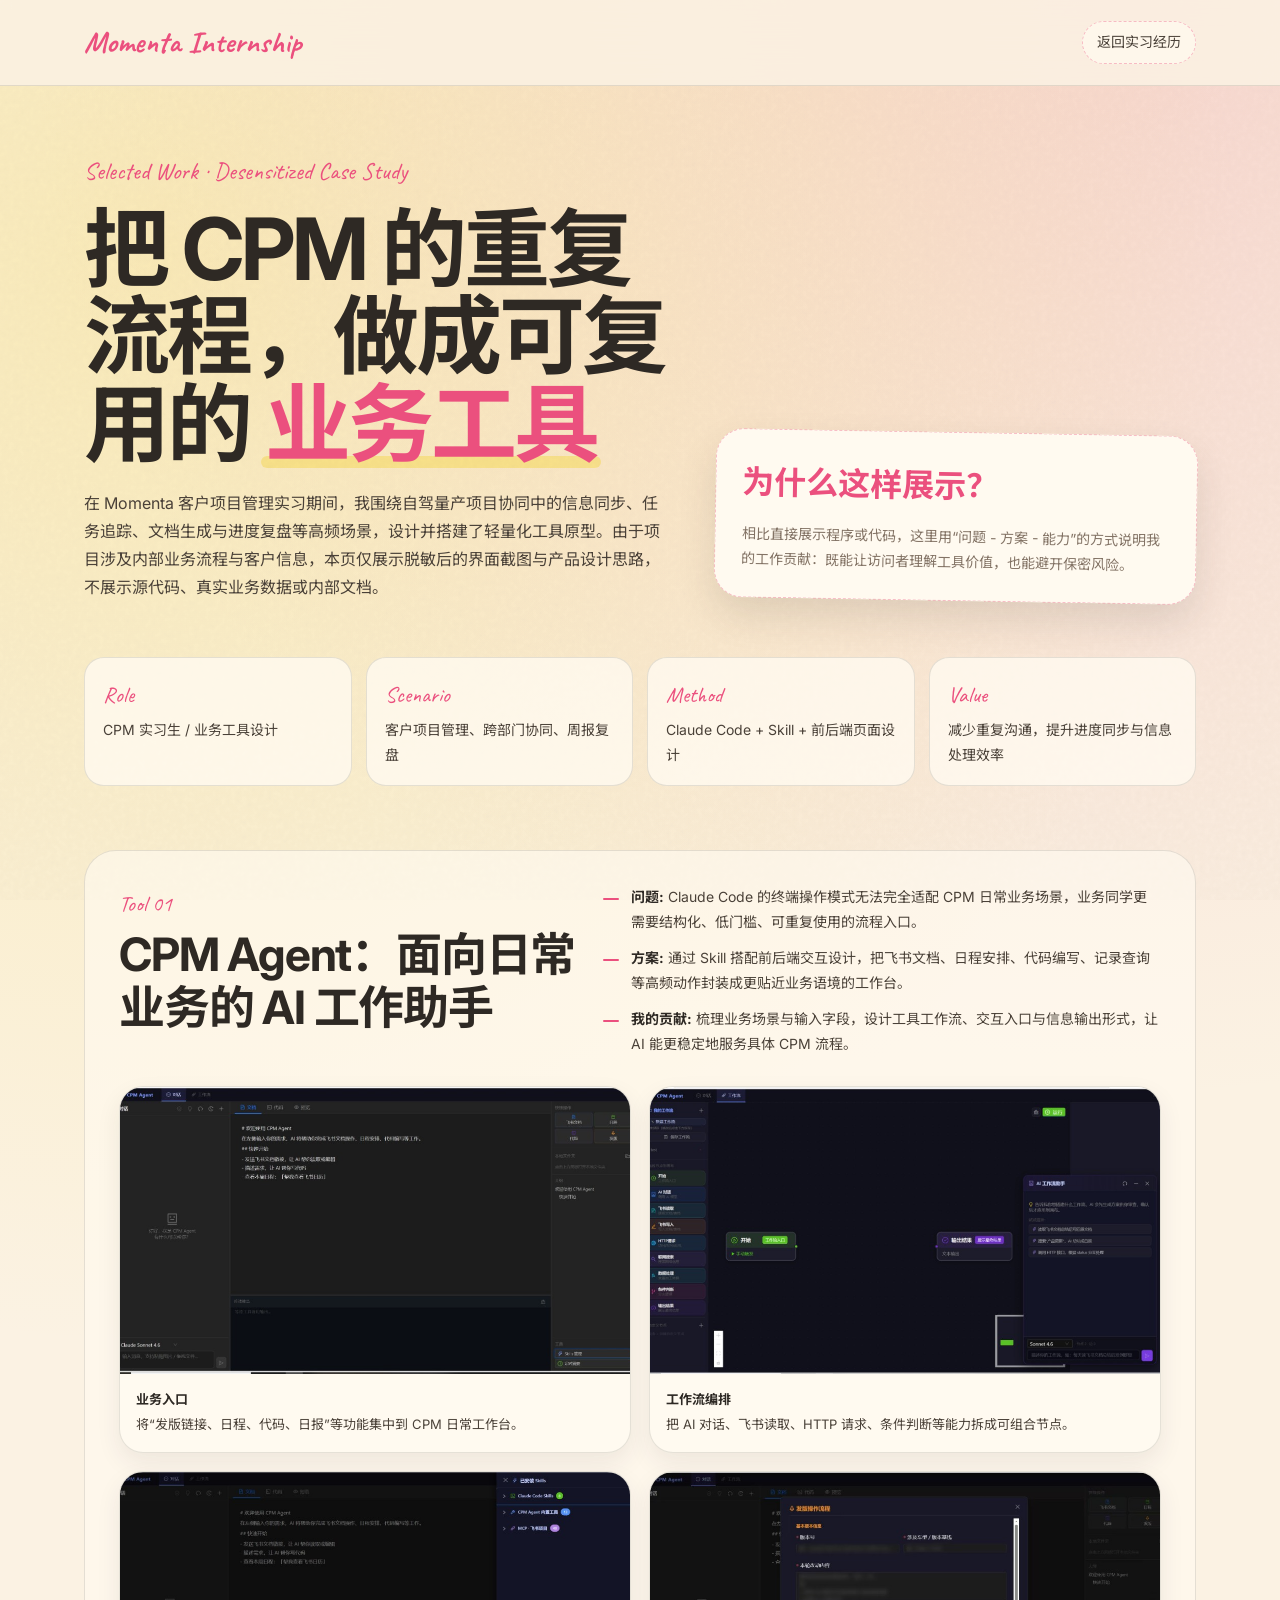
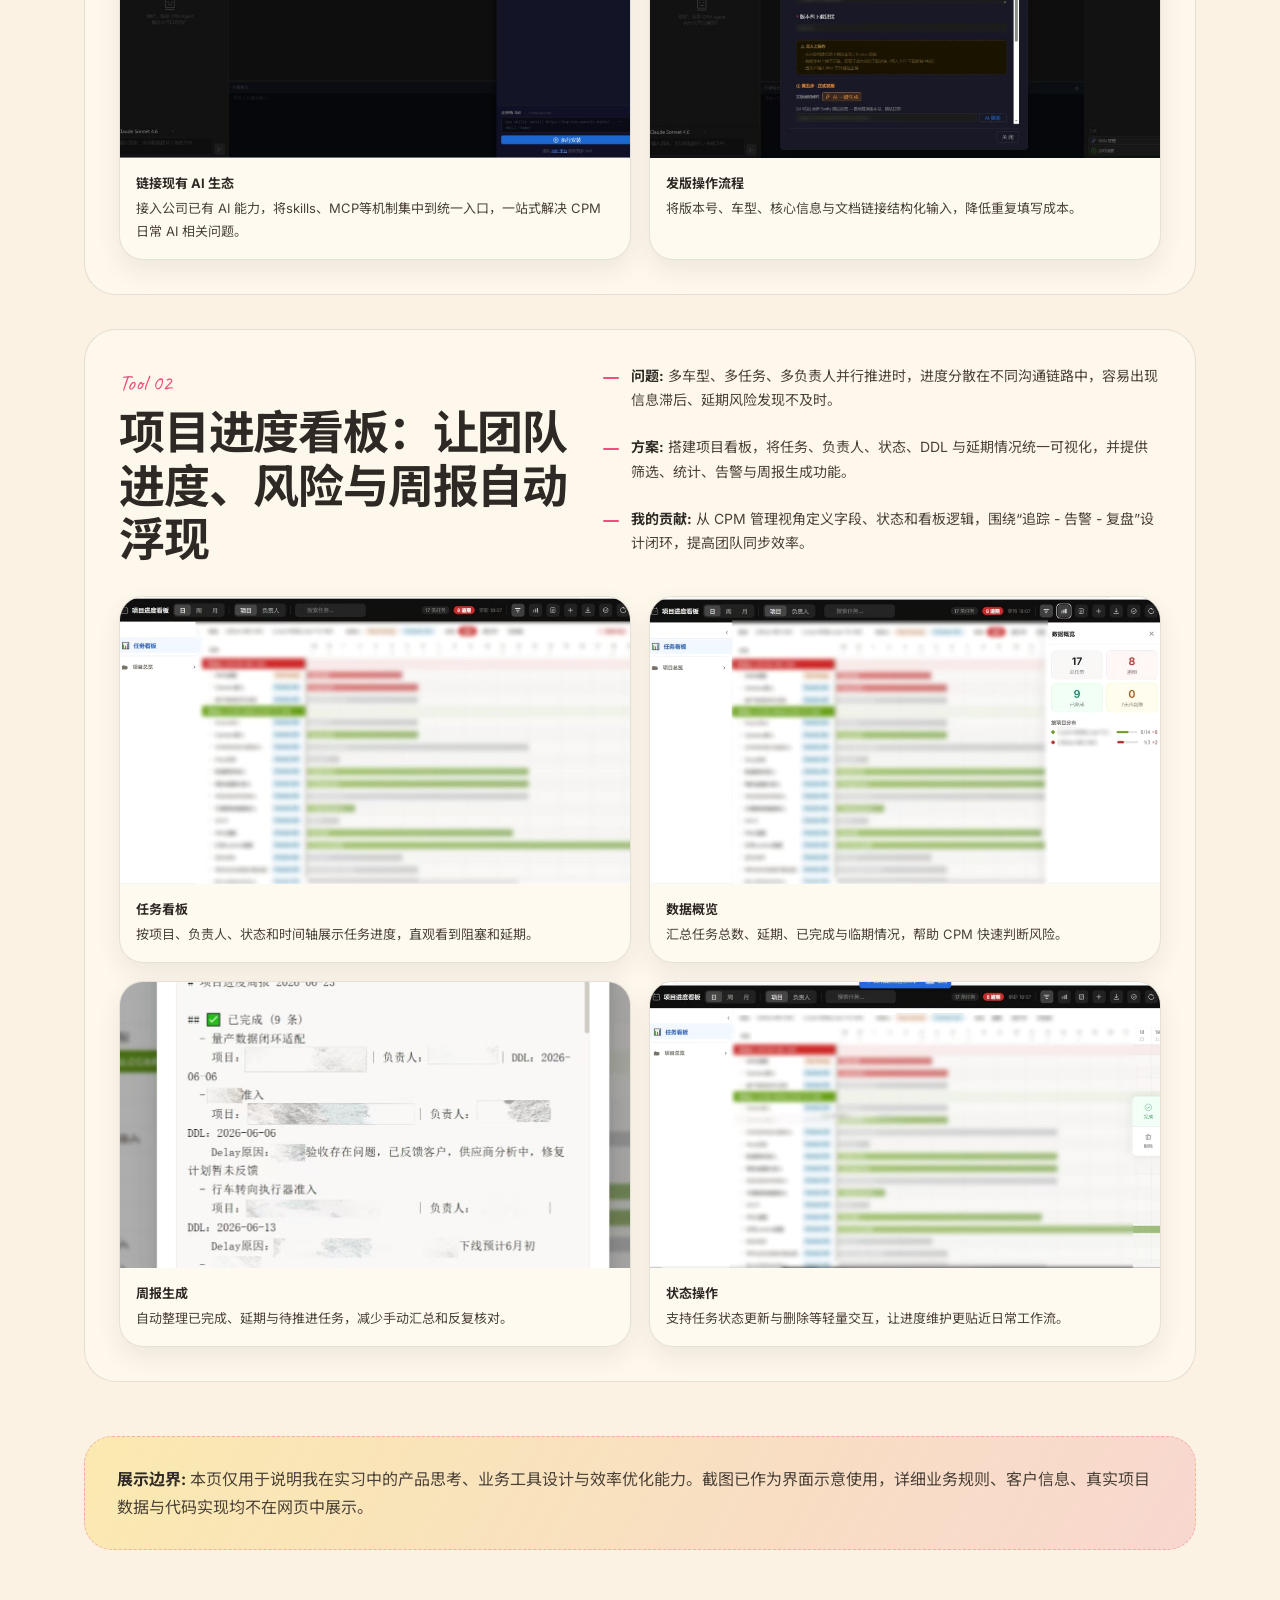
==== viewer-momenta.html @ d9375143 "update portfolio site for deployment Co-authored-by: Cursor <cursoragent@cursor.com>" ====
<!DOCTYPE html>
<html lang="zh-CN">
<head>
    <meta charset="UTF-8">
    <meta name="viewport" content="width=device-width, initial-scale=1.0">
    <title>Momenta 实习工作展示</title>
    <link rel="preconnect" href="https://fonts.googleapis.com">
    <link rel="preconnect" href="https://fonts.gstatic.com" crossorigin>
    <link href="https://fonts.googleapis.com/css2?family=Caveat:wght@500;700&family=Inter:wght@300;400;500;600;700&family=Noto+Sans+SC:wght@300;400;500;700&display=swap" rel="stylesheet">
    <style>
        :root {
            --bg: #FBF2E3;
            --paper: #fffaf0;
            --ink: #2e2924;
            --ink-soft: #4a4138;
            --muted: #837365;
            --line: rgba(46, 41, 36, 0.12);
            --pink: #EB507E;
            --pink-soft: #F1939C;
            --yellow: #FED71A;
            --yellow-soft: #F8DF72;
            --shadow: 0 18px 38px rgba(46, 41, 36, 0.12);
            --font-sans: 'Inter', 'Noto Sans SC', -apple-system, BlinkMacSystemFont, sans-serif;
            --font-hand: 'Caveat', 'Noto Sans SC', cursive;
        }

        * { box-sizing: border-box; margin: 0; padding: 0; }
        html { scroll-behavior: smooth; }
        body {
            font-family: var(--font-sans);
            background:
                radial-gradient(circle at 12% 8%, rgba(248, 223, 114, 0.38), transparent 34%),
                radial-gradient(circle at 88% 0%, rgba(241, 147, 156, 0.28), transparent 32%),
                var(--bg);
            color: var(--ink);
            line-height: 1.75;
        }

        body::before {
            content: '';
            position: fixed;
            inset: 0;
            pointer-events: none;
            opacity: 0.16;
            background-image: url("data:image/svg+xml,%3Csvg viewBox='0 0 200 200' xmlns='http://www.w3.org/2000/svg'%3E%3Cfilter id='n'%3E%3CfeTurbulence type='fractalNoise' baseFrequency='0.85' numOctaves='2' stitchTiles='stitch'/%3E%3CfeColorMatrix values='0 0 0 0 0.1 0 0 0 0 0.08 0 0 0 0 0.06 0 0 0 0.2 0'/%3E%3C/filter%3E%3Crect width='100%25' height='100%25' filter='url(%23n)'/%3E%3C/svg%3E");
        }

        a { color: inherit; }
        .topbar {
            position: sticky;
            top: 0;
            z-index: 20;
            backdrop-filter: blur(18px);
            background: rgba(251, 242, 227, 0.86);
            border-bottom: 1px solid var(--line);
        }
        .nav {
            max-width: 1160px;
            margin: 0 auto;
            padding: 16px 24px;
            display: flex;
            align-items: center;
            justify-content: space-between;
            gap: 16px;
        }
        .brand {
            font-family: var(--font-hand);
            font-size: 30px;
            font-weight: 700;
            color: var(--pink);
        }
        .back {
            text-decoration: none;
            font-size: 14px;
            color: var(--ink-soft);
            padding: 8px 14px;
            border: 1px dashed rgba(235, 80, 126, 0.36);
            border-radius: 999px;
            background: rgba(255, 250, 240, 0.72);
        }

        .page {
            max-width: 1160px;
            margin: 0 auto;
            padding: 64px 24px 96px;
            position: relative;
        }
        .hero {
            display: grid;
            grid-template-columns: 1.1fr 0.9fr;
            gap: 42px;
            align-items: end;
            margin-bottom: 56px;
        }
        .eyebrow {
            font-family: var(--font-hand);
            font-size: 24px;
            color: var(--pink);
            margin-bottom: 14px;
        }
        h1 {
            font-size: clamp(42px, 7vw, 86px);
            line-height: 1.02;
            letter-spacing: -3px;
            margin-bottom: 20px;
        }
        h1 span {
            color: var(--pink);
            position: relative;
        }
        h1 span::after {
            content: '';
            position: absolute;
            left: -4px;
            right: -4px;
            bottom: 8px;
            height: 12px;
            background: rgba(248, 223, 114, 0.7);
            border-radius: 999px;
            z-index: -1;
        }
        .intro {
            color: var(--ink-soft);
            font-size: 16px;
            max-width: 680px;
        }
        .note-card {
            background: var(--paper);
            border: 1px dashed rgba(235, 80, 126, 0.36);
            border-radius: 28px;
            padding: 26px;
            box-shadow: var(--shadow);
            transform: rotate(1deg);
        }
        .note-card h2 {
            font-family: var(--font-hand);
            font-size: 32px;
            color: var(--pink);
            margin-bottom: 10px;
        }
        .note-card p {
            color: var(--muted);
            font-size: 14px;
        }

        .summary {
            display: grid;
            grid-template-columns: repeat(4, 1fr);
            gap: 14px;
            margin: 42px 0 64px;
        }
        .summary-item {
            background: rgba(255, 250, 240, 0.8);
            border: 1px solid var(--line);
            border-radius: 20px;
            padding: 18px;
        }
        .summary-label {
            font-family: var(--font-hand);
            font-size: 22px;
            color: var(--pink);
            margin-bottom: 4px;
        }
        .summary-value {
            color: var(--ink-soft);
            font-size: 14px;
        }

        .case {
            margin-top: 64px;
            background: rgba(255, 250, 240, 0.62);
            border: 1px solid var(--line);
            border-radius: 32px;
            padding: 34px;
        }
        .case + .case { margin-top: 34px; }
        .case-head {
            display: grid;
            grid-template-columns: 0.9fr 1.1fr;
            gap: 28px;
            margin-bottom: 30px;
        }
        .case-kicker {
            font-family: var(--font-hand);
            font-size: 22px;
            color: var(--pink);
        }
        .case h2 {
            font-size: clamp(28px, 4vw, 46px);
            line-height: 1.16;
            letter-spacing: -1.2px;
            margin-top: 4px;
        }
        .case p {
            color: var(--ink-soft);
            font-size: 15px;
        }
        .points {
            display: grid;
            gap: 12px;
        }
        .point {
            display: flex;
            gap: 12px;
            color: var(--ink-soft);
            font-size: 14px;
        }
        .point::before {
            content: '';
            width: 16px;
            height: 2px;
            background: var(--pink);
            margin-top: 13px;
            flex: 0 0 auto;
            border-radius: 999px;
        }
        .point strong { color: var(--ink); }

        .gallery {
            display: grid;
            grid-template-columns: repeat(2, 1fr);
            gap: 18px;
            margin-top: 26px;
        }
        .shot {
            display: block;
            text-decoration: none;
            background: var(--paper);
            border-radius: 24px;
            border: 1px solid var(--line);
            overflow: hidden;
            box-shadow: 0 10px 24px rgba(46, 41, 36, 0.08);
            transition: transform 0.28s ease, box-shadow 0.28s ease;
        }
        .shot:hover {
            transform: translateY(-4px) rotate(-0.4deg);
            box-shadow: var(--shadow);
        }
        .shot img {
            width: 100%;
            aspect-ratio: 16 / 9;
            object-fit: cover;
            display: block;
            filter: saturate(0.9) contrast(1.02);
        }
        .shot figcaption {
            padding: 14px 16px 16px;
            color: var(--ink-soft);
            font-size: 13px;
        }
        .shot figcaption strong {
            display: block;
            color: var(--ink);
            margin-bottom: 2px;
        }

        .lightbox {
            position: fixed;
            inset: 0;
            z-index: 100;
            display: none;
            align-items: center;
            justify-content: center;
            padding: 24px;
            background: rgba(46, 41, 36, 0.72);
            backdrop-filter: blur(14px);
        }
        .lightbox.open { display: flex; }
        .lightbox-panel {
            width: min(1120px, 100%);
            max-height: calc(100vh - 48px);
            display: grid;
            grid-template-rows: auto 1fr auto;
            background: var(--paper);
            border-radius: 28px;
            overflow: hidden;
            box-shadow: 0 28px 80px rgba(0, 0, 0, 0.34);
        }
        .lightbox-top {
            display: flex;
            justify-content: space-between;
            align-items: center;
            gap: 16px;
            padding: 14px 18px;
            border-bottom: 1px solid var(--line);
        }
        .lightbox-title {
            font-size: 14px;
            color: var(--ink-soft);
            font-weight: 600;
        }
        .lightbox-close,
        .lightbox-nav {
            border: 1px solid var(--line);
            background: rgba(255, 250, 240, 0.92);
            color: var(--ink);
            cursor: pointer;
            transition: transform 0.2s ease, background 0.2s ease;
        }
        .lightbox-close {
            width: 38px;
            height: 38px;
            border-radius: 50%;
            font-size: 24px;
            line-height: 1;
        }
        .lightbox-close:hover,
        .lightbox-nav:hover {
            background: var(--yellow-soft);
            transform: translateY(-1px);
        }
        .lightbox-body {
            position: relative;
            min-height: 0;
            background: #111;
            display: grid;
            place-items: center;
        }
        .lightbox-img {
            max-width: 100%;
            max-height: calc(100vh - 190px);
            display: block;
            object-fit: contain;
        }
        .lightbox-nav {
            position: absolute;
            top: 50%;
            transform: translateY(-50%);
            width: 46px;
            height: 46px;
            border-radius: 50%;
            font-size: 28px;
            display: grid;
            place-items: center;
            opacity: 0.92;
        }
        .lightbox-nav:hover { transform: translateY(-50%) scale(1.04); }
        .lightbox-prev { left: 16px; }
        .lightbox-next { right: 16px; }
        .lightbox-caption {
            padding: 14px 18px 16px;
            color: var(--ink-soft);
            font-size: 14px;
            border-top: 1px solid var(--line);
        }
        .lightbox-counter {
            font-family: var(--font-hand);
            color: var(--pink);
            font-size: 20px;
            margin-left: 8px;
        }

        .closing {
            margin-top: 54px;
            padding: 28px 32px;
            border-radius: 28px;
            background: linear-gradient(120deg, rgba(248, 223, 114, 0.45), rgba(241, 147, 156, 0.28));
            color: var(--ink-soft);
            border: 1px dashed rgba(235, 80, 126, 0.36);
        }
        .closing strong { color: var(--ink); }

        @media (max-width: 860px) {
            .hero,
            .case-head {
                grid-template-columns: 1fr;
            }
            .summary,
            .gallery {
                grid-template-columns: 1fr;
            }
            .page { padding: 44px 18px 72px; }
            .case { padding: 24px; border-radius: 24px; }
            .lightbox { padding: 12px; }
            .lightbox-panel { border-radius: 18px; max-height: calc(100vh - 24px); }
            .lightbox-img { max-height: calc(100vh - 170px); }
            .lightbox-nav { width: 40px; height: 40px; font-size: 24px; }
        }
    </style>
</head>
<body>
    <header class="topbar">
        <nav class="nav">
            <div class="brand">Momenta Internship</div>
            <a class="back" href="./index.html#experience">返回实习经历</a>
        </nav>
    </header>

    <main class="page">
        <section class="hero">
            <div>
                <div class="eyebrow">Selected Work · Desensitized Case Study</div>
                <h1>把 CPM 的重复流程，做成可复用的 <span>业务工具</span></h1>
                <p class="intro">
                    在 Momenta 客户项目管理实习期间，我围绕自驾量产项目协同中的信息同步、任务追踪、文档生成与进度复盘等高频场景，设计并搭建了轻量化工具原型。由于项目涉及内部业务流程与客户信息，本页仅展示脱敏后的界面截图与产品设计思路，不展示源代码、真实业务数据或内部文档。
                </p>
            </div>
            <aside class="note-card">
                <h2>为什么这样展示？</h2>
                <p>
                    相比直接展示程序或代码，这里用“问题 - 方案 - 能力”的方式说明我的工作贡献：既能让访问者理解工具价值，也能避开保密风险。
                </p>
            </aside>
        </section>

        <section class="summary" aria-label="工作概览">
            <div class="summary-item">
                <div class="summary-label">Role</div>
                <div class="summary-value">CPM 实习生 / 业务工具设计</div>
            </div>
            <div class="summary-item">
                <div class="summary-label">Scenario</div>
                <div class="summary-value">客户项目管理、跨部门协同、周报复盘</div>
            </div>
            <div class="summary-item">
                <div class="summary-label">Method</div>
                <div class="summary-value">Claude Code + Skill + 前后端页面设计</div>
            </div>
            <div class="summary-item">
                <div class="summary-label">Value</div>
                <div class="summary-value">减少重复沟通，提升进度同步与信息处理效率</div>
            </div>
        </section>

        <section class="case">
            <div class="case-head">
                <div>
                    <div class="case-kicker">Tool 01</div>
                    <h2>CPM Agent：面向日常业务的 AI 工作助手</h2>
                </div>
                <div class="points">
                    <div class="point"><span><strong>问题:</strong> Claude Code 的终端操作模式无法完全适配 CPM 日常业务场景，业务同学更需要结构化、低门槛、可重复使用的流程入口。</span></div>
                    <div class="point"><span><strong>方案:</strong> 通过 Skill 搭配前后端交互设计，把飞书文档、日程安排、代码编写、记录查询等高频动作封装成更贴近业务语境的工作台。</span></div>
                    <div class="point"><span><strong>我的贡献:</strong> 梳理业务场景与输入字段，设计工具工作流、交互入口与信息输出形式，让 AI 能更稳定地服务具体 CPM 流程。</span></div>
                </div>
            </div>

            <div class="gallery">
                <a class="shot" href="./assets/momenta/cpm-agent-home.png">
                    <figure>
                        <img src="./assets/momenta/cpm-agent-home.png" alt="CPM Agent 首页截图">
                        <figcaption><strong>业务入口</strong>将“发版链接、日程、代码、日报”等功能集中到 CPM 日常工作台。</figcaption>
                    </figure>
                </a>
                <a class="shot" href="./assets/momenta/cpm-agent-workflow.png">
                    <figure>
                        <img src="./assets/momenta/cpm-agent-workflow.png" alt="CPM Agent 工作流页面截图">
                        <figcaption><strong>工作流编排</strong>把 AI 对话、飞书读取、HTTP 请求、条件判断等能力拆成可组合节点。</figcaption>
                    </figure>
                </a>
                <a class="shot" href="./assets/momenta/cpm-agent-skills.png">
                    <figure>
                        <img src="./assets/momenta/cpm-agent-skills.png" alt="CPM Agent Skills 管理截图">
                        <figcaption><strong>链接现有 AI 生态</strong>接入公司已有 AI 能力，将skills、MCP等机制集中到统一入口，一站式解决 CPM 日常 AI 相关问题。</figcaption>
                    </figure>
                </a>
                <a class="shot" href="./assets/momenta/cpm-agent-generate.png">
                    <figure>
                        <img src="./assets/momenta/cpm-agent-generate.png" alt="CPM Agent 发版操作流程截图">
                        <figcaption><strong>发版操作流程</strong>将版本号、车型、核心信息与文档链接结构化输入，降低重复填写成本。</figcaption>
                    </figure>
                </a>
            </div>
        </section>

        <section class="case">
            <div class="case-head">
                <div>
                    <div class="case-kicker">Tool 02</div>
                    <h2>项目进度看板：让团队进度、风险与周报自动浮现</h2>
                </div>
                <div class="points">
                    <div class="point"><span><strong>问题:</strong> 多车型、多任务、多负责人并行推进时，进度分散在不同沟通链路中，容易出现信息滞后、延期风险发现不及时。</span></div>
                    <div class="point"><span><strong>方案:</strong> 搭建项目看板，将任务、负责人、状态、DDL 与延期情况统一可视化，并提供筛选、统计、告警与周报生成功能。</span></div>
                    <div class="point"><span><strong>我的贡献:</strong> 从 CPM 管理视角定义字段、状态和看板逻辑，围绕“追踪 - 告警 - 复盘”设计闭环，提高团队同步效率。</span></div>
                </div>
            </div>

            <div class="gallery">
                <a class="shot" href="./assets/momenta/project-board-main.png">
                    <figure>
                        <img src="./assets/momenta/project-board-main.png" alt="项目进度看板主视图截图">
                        <figcaption><strong>任务看板</strong>按项目、负责人、状态和时间轴展示任务进度，直观看到阻塞和延期。</figcaption>
                    </figure>
                </a>
                <a class="shot" href="./assets/momenta/project-board-stats.png">
                    <figure>
                        <img src="./assets/momenta/project-board-stats.png" alt="项目进度看板数据概览截图">
                        <figcaption><strong>数据概览</strong>汇总任务总数、延期、已完成与临期情况，帮助 CPM 快速判断风险。</figcaption>
                    </figure>
                </a>
                <a class="shot" href="./assets/momenta/project-board-report.png">
                    <figure>
                        <img src="./assets/momenta/project-board-report.png" alt="项目周报生成截图">
                        <figcaption><strong>周报生成</strong>自动整理已完成、延期与待推进任务，减少手动汇总和反复核对。</figcaption>
                    </figure>
                </a>
                <a class="shot" href="./assets/momenta/project-board-actions.png">
                    <figure>
                        <img src="./assets/momenta/project-board-actions.png" alt="项目看板任务操作截图">
                        <figcaption><strong>状态操作</strong>支持任务状态更新与删除等轻量交互，让进度维护更贴近日常工作流。</figcaption>
                    </figure>
                </a>
            </div>
        </section>

        <section class="closing">
            <strong>展示边界:</strong> 本页仅用于说明我在实习中的产品思考、业务工具设计与效率优化能力。截图已作为界面示意使用，详细业务规则、客户信息、真实项目数据与代码实现均不在网页中展示。
        </section>
    </main>

    <div class="lightbox" id="lightbox" aria-hidden="true">
        <div class="lightbox-panel" role="dialog" aria-modal="true" aria-label="图片预览">
            <div class="lightbox-top">
                <div class="lightbox-title">
                    图片预览 <span class="lightbox-counter" id="lightboxCounter"></span>
                </div>
                <button class="lightbox-close" id="lightboxClose" type="button" aria-label="关闭预览">×</button>
            </div>
            <div class="lightbox-body">
                <button class="lightbox-nav lightbox-prev" id="lightboxPrev" type="button" aria-label="上一张">‹</button>
                <img class="lightbox-img" id="lightboxImg" src="" alt="">
                <button class="lightbox-nav lightbox-next" id="lightboxNext" type="button" aria-label="下一张">›</button>
            </div>
            <div class="lightbox-caption" id="lightboxCaption"></div>
        </div>
    </div>

    <script>
        (() => {
            const shots = Array.from(document.querySelectorAll('.shot'));
            const lightbox = document.getElementById('lightbox');
            const img = document.getElementById('lightboxImg');
            const caption = document.getElementById('lightboxCaption');
            const counter = document.getElementById('lightboxCounter');
            const closeBtn = document.getElementById('lightboxClose');
            const prevBtn = document.getElementById('lightboxPrev');
            const nextBtn = document.getElementById('lightboxNext');
            let activeIndex = 0;

            const getCaptionText = (shot) => {
                const title = shot.querySelector('figcaption strong')?.textContent.trim() || '';
                const full = shot.querySelector('figcaption')?.textContent.trim() || '';
                return title ? full.replace(title, `${title}：`) : full;
            };

            const render = () => {
                const shot = shots[activeIndex];
                const preview = shot.querySelector('img');
                img.src = shot.getAttribute('href');
                img.alt = preview?.alt || '截图预览';
                caption.textContent = getCaptionText(shot);
                counter.textContent = `${activeIndex + 1} / ${shots.length}`;
            };

            const open = (index) => {
                activeIndex = index;
                render();
                lightbox.classList.add('open');
                lightbox.setAttribute('aria-hidden', 'false');
                document.body.style.overflow = 'hidden';
                closeBtn.focus();
            };

            const close = () => {
                lightbox.classList.remove('open');
                lightbox.setAttribute('aria-hidden', 'true');
                document.body.style.overflow = '';
            };

            const move = (step) => {
                activeIndex = (activeIndex + step + shots.length) % shots.length;
                render();
            };

            shots.forEach((shot, index) => {
                shot.addEventListener('click', (event) => {
                    event.preventDefault();
                    open(index);
                });
            });

            closeBtn.addEventListener('click', close);
            prevBtn.addEventListener('click', () => move(-1));
            nextBtn.addEventListener('click', () => move(1));
            lightbox.addEventListener('click', (event) => {
                if (event.target === lightbox) close();
            });
            document.addEventListener('keydown', (event) => {
                if (!lightbox.classList.contains('open')) return;
                if (event.key === 'Escape') close();
                if (event.key === 'ArrowLeft') move(-1);
                if (event.key === 'ArrowRight') move(1);
            });
        })();
    </script>
</body>
</html>
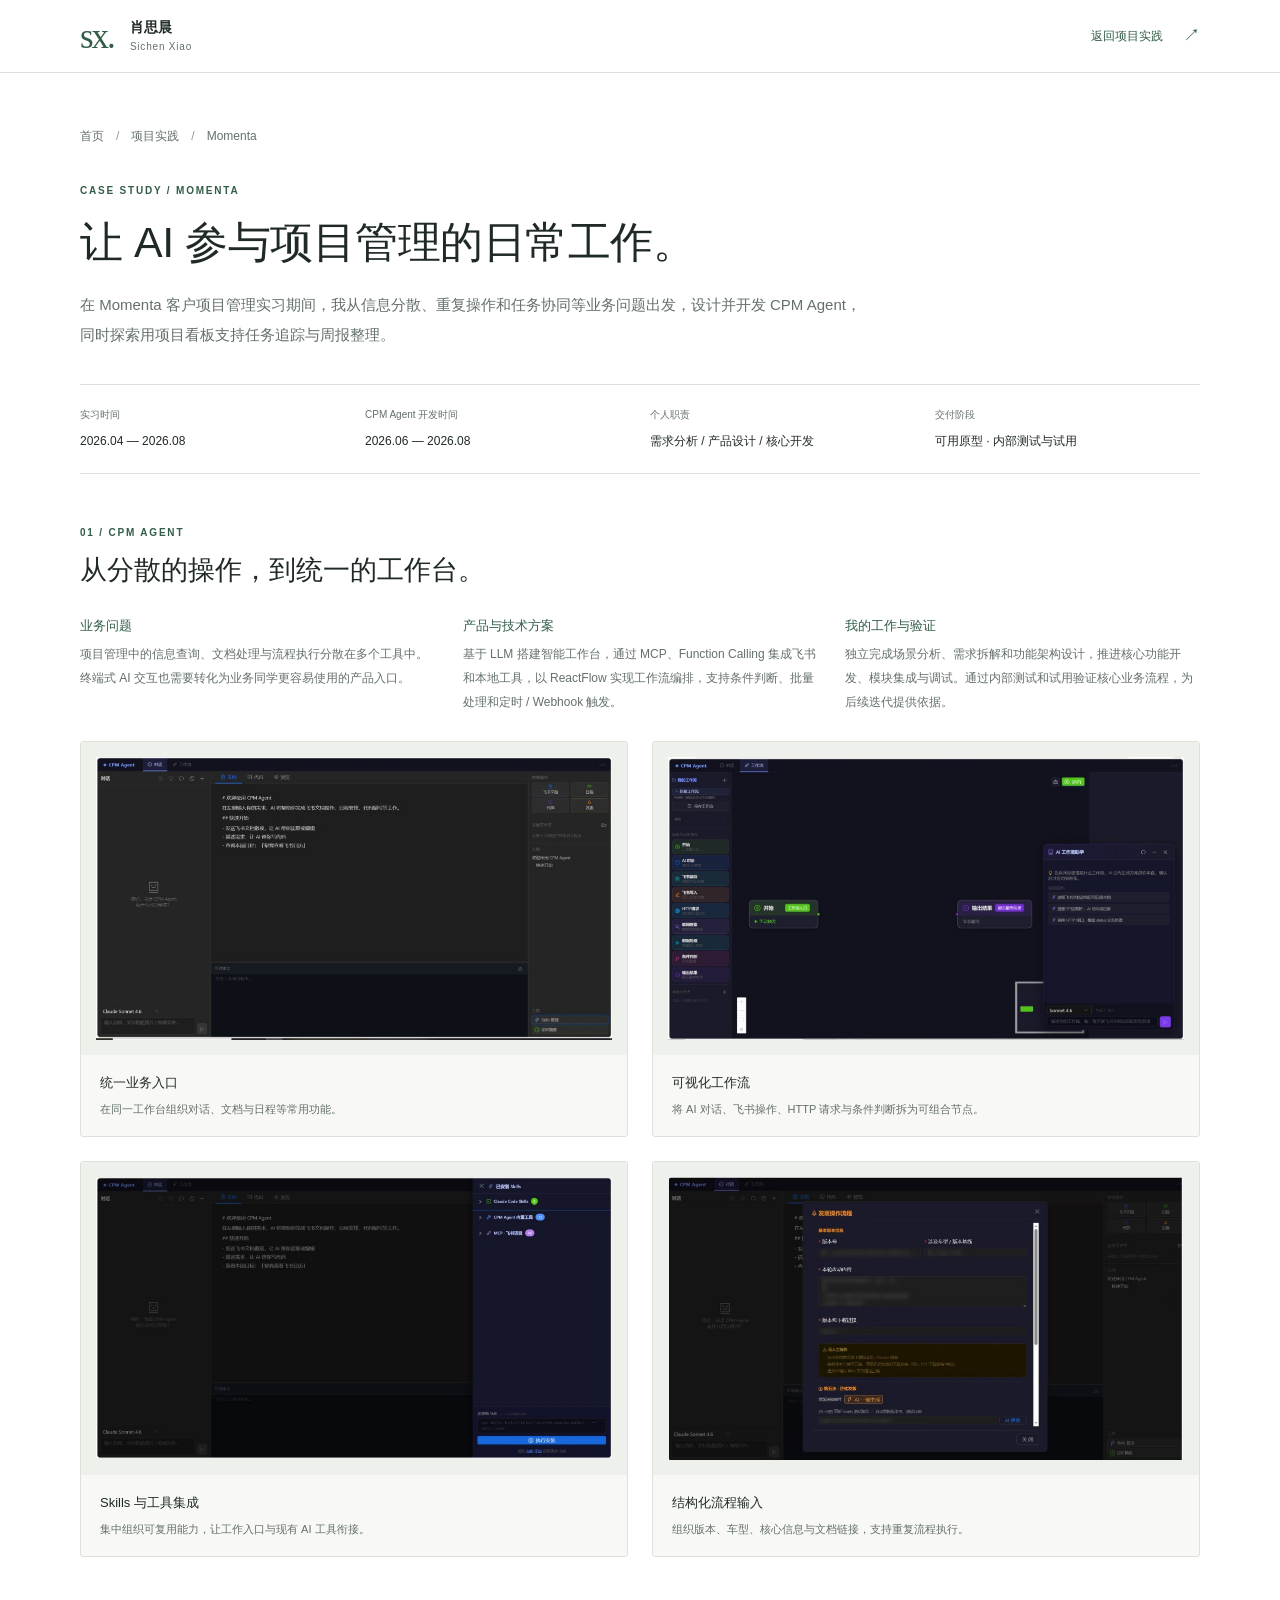
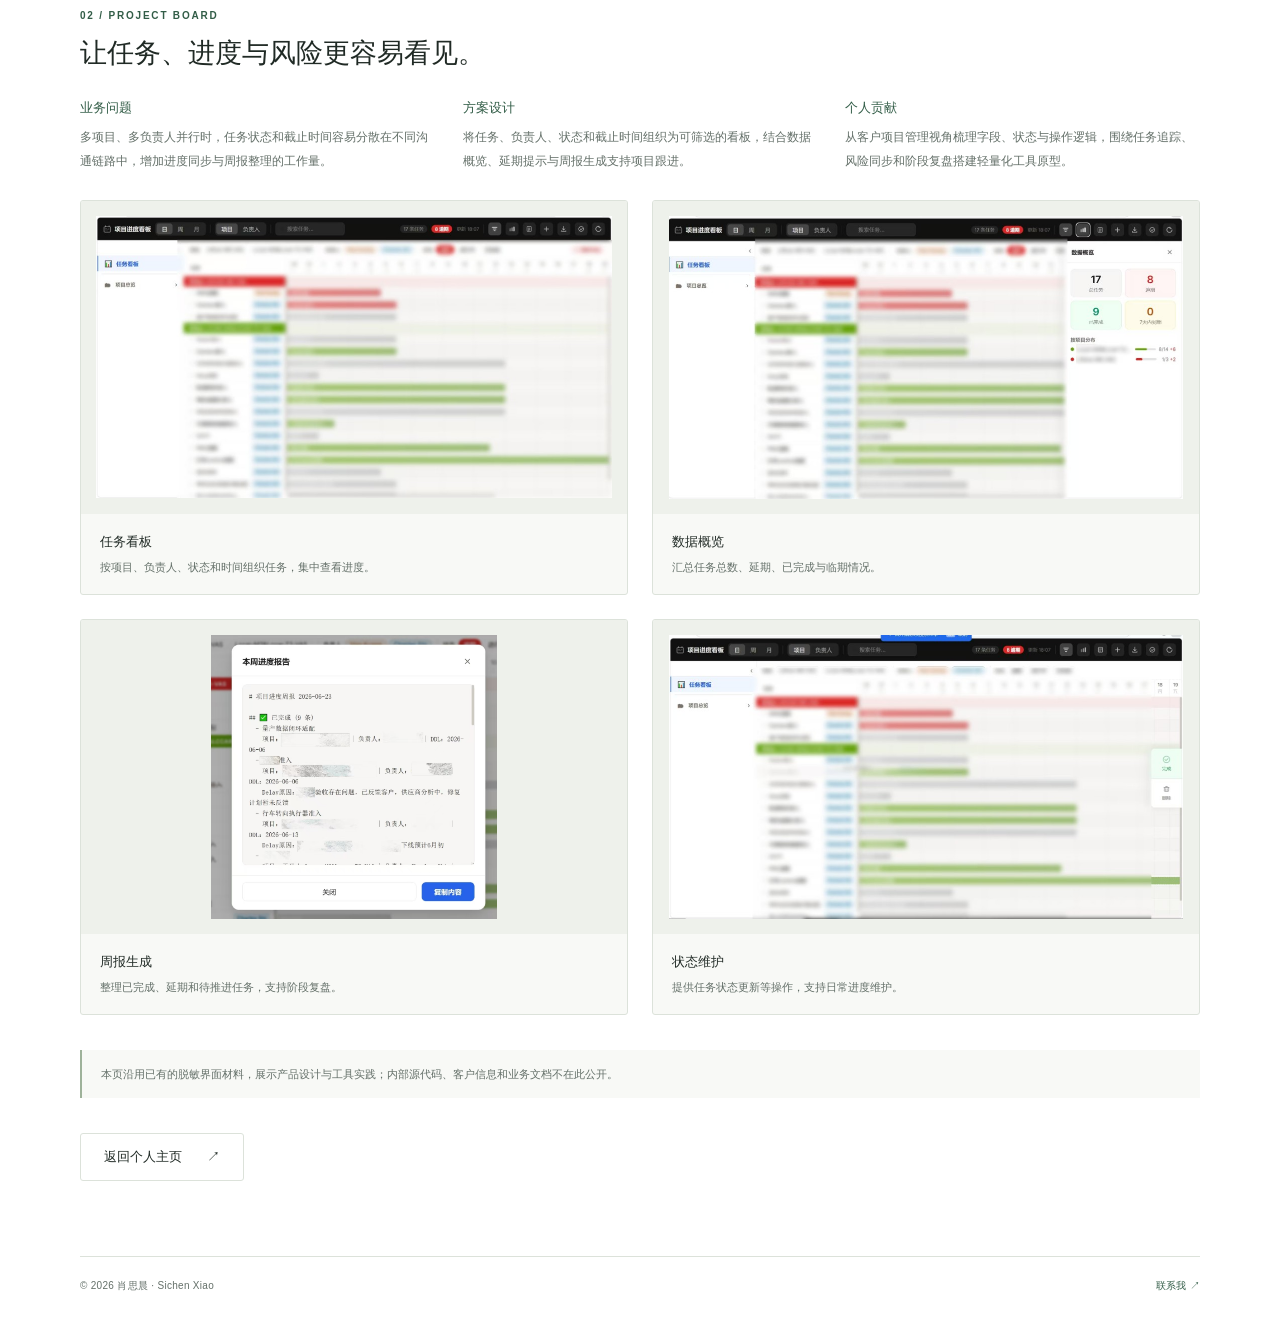
==== commit 6cc6836b: "Refresh personal portfolio with light design and latest experience" ====
--- a/viewer-momenta.html
+++ b/viewer-momenta.html
@@ -1,598 +1,42 @@
 <!DOCTYPE html>
 <html lang="zh-CN">
 <head>
-    <meta charset="UTF-8">
-    <meta name="viewport" content="width=device-width, initial-scale=1.0">
-    <title>Momenta 实习工作展示</title>
-    <link rel="preconnect" href="https://fonts.googleapis.com">
-    <link rel="preconnect" href="https://fonts.gstatic.com" crossorigin>
-    <link href="https://fonts.googleapis.com/css2?family=Caveat:wght@500;700&family=Inter:wght@300;400;500;600;700&family=Noto+Sans+SC:wght@300;400;500;700&display=swap" rel="stylesheet">
-    <style>
-        :root {
-            --bg: #FBF2E3;
-            --paper: #fffaf0;
-            --ink: #2e2924;
-            --ink-soft: #4a4138;
-            --muted: #837365;
-            --line: rgba(46, 41, 36, 0.12);
-            --pink: #EB507E;
-            --pink-soft: #F1939C;
-            --yellow: #FED71A;
-            --yellow-soft: #F8DF72;
-            --shadow: 0 18px 38px rgba(46, 41, 36, 0.12);
-            --font-sans: 'Inter', 'Noto Sans SC', -apple-system, BlinkMacSystemFont, sans-serif;
-            --font-hand: 'Caveat', 'Noto Sans SC', cursive;
-        }
+  <meta charset="UTF-8"><meta name="viewport" content="width=device-width, initial-scale=1.0"><meta name="theme-color" content="#f8f9f6">
+  <title>CPM Agent 与项目进度看板 · 肖思晨</title>
+  <meta name="description" content="肖思晨在 Momenta 实习期间的业务工具实践：CPM Agent、可视化工作流与项目进度看板。">
+  <link rel="canonical" href="https://www.xiaosc.asia/viewer-momenta.html"><link rel="icon" href="./assets/favicon.svg" type="image/svg+xml"><link rel="stylesheet" href="./assets/site.css"><script src="./assets/case.js" defer></script>
+</head>
+<body id="top">
+  <a class="skip-link" href="#main">跳至主要内容</a>
+  <header class="site-header"><nav class="nav utility-nav container" aria-label="页面导航"><a class="brand" href="./index.html"><span class="brand-mark" aria-hidden="true">sx.</span><span>肖思晨<span class="brand-en">Sichen Xiao</span></span></a><a class="text-link" href="./index.html#projects">返回项目实践 <span aria-hidden="true">↗</span></a></nav></header>
+  <main class="container case-page" id="main">
+    <nav class="breadcrumb" aria-label="面包屑导航"><a href="./index.html">首页</a><span aria-hidden="true">/</span><a href="./index.html#projects">项目实践</a><span aria-hidden="true">/</span>Momenta</nav>
+    <div class="case-hero"><p class="eyebrow">CASE STUDY / MOMENTA</p><h1>让 AI 参与项目管理的日常工作。</h1><p class="case-lead">在 Momenta 客户项目管理实习期间，我从信息分散、重复操作和任务协同等业务问题出发，设计并开发 CPM Agent，同时探索用项目看板支持任务追踪与周报整理。</p></div>
+    <dl class="case-facts"><div><dt>实习时间</dt><dd>2026.04 — 2026.08</dd></div><div><dt>CPM Agent 开发时间</dt><dd>2026.06 — 2026.08</dd></div><div><dt>个人职责</dt><dd>需求分析 / 产品设计 / 核心开发</dd></div><div><dt>交付阶段</dt><dd>可用原型 · 内部测试与试用</dd></div></dl>
 
-        * { box-sizing: border-box; margin: 0; padding: 0; }
-        html { scroll-behavior: smooth; }
-        body {
-            font-family: var(--font-sans);
-            background:
-                radial-gradient(circle at 12% 8%, rgba(248, 223, 114, 0.38), transparent 34%),
-                radial-gradient(circle at 88% 0%, rgba(241, 147, 156, 0.28), transparent 32%),
-                var(--bg);
-            color: var(--ink);
-            line-height: 1.75;
-        }
+    <section class="case-section" aria-labelledby="agent-title"><p class="eyebrow">01 / CPM AGENT</p><h2 id="agent-title">从分散的操作，到统一的工作台。</h2>
+      <div class="case-narrative"><div><h3>业务问题</h3><p>项目管理中的信息查询、文档处理与流程执行分散在多个工具中。终端式 AI 交互也需要转化为业务同学更容易使用的产品入口。</p></div><div><h3>产品与技术方案</h3><p>基于 LLM 搭建智能工作台，通过 MCP、Function Calling 集成飞书和本地工具，以 ReactFlow 实现工作流编排，支持条件判断、批量处理和定时 / Webhook 触发。</p></div><div><h3>我的工作与验证</h3><p>独立完成场景分析、需求拆解和功能架构设计，推进核心功能开发、模块集成与调试。通过内部测试和试用验证核心业务流程，为后续迭代提供依据。</p></div></div>
+      <div class="gallery">
+        <figure><a class="shot" href="./assets/momenta/cpm-agent-home.png" aria-label="放大 CPM Agent 智能工作台截图"><img src="./assets/momenta/cpm-agent-home.png" alt="CPM Agent 智能工作台，包含对话、文档与快捷操作入口" width="1024" height="562" loading="lazy"></a><figcaption><strong>统一业务入口</strong>在同一工作台组织对话、文档与日程等常用功能。</figcaption></figure>
+        <figure><a class="shot" href="./assets/momenta/cpm-agent-workflow.png" aria-label="放大工作流编排截图"><img src="./assets/momenta/cpm-agent-workflow.png" alt="可视化工作流编辑界面与节点列表" width="1024" height="562" loading="lazy"></a><figcaption><strong>可视化工作流</strong>将 AI 对话、飞书操作、HTTP 请求与条件判断拆为可组合节点。</figcaption></figure>
+        <figure><a class="shot" href="./assets/momenta/cpm-agent-skills.png" aria-label="放大 Skills 管理截图"><img src="./assets/momenta/cpm-agent-skills.png" alt="CPM Agent 的 Skills 管理界面" width="1024" height="562" loading="lazy"></a><figcaption><strong>Skills 与工具集成</strong>集中组织可复用能力，让工作入口与现有 AI 工具衔接。</figcaption></figure>
+        <figure><a class="shot" href="./assets/momenta/cpm-agent-generate.png" aria-label="放大发版流程截图"><img src="./assets/momenta/cpm-agent-generate.png" alt="发版流程的结构化信息输入界面" width="1024" height="562" loading="lazy"></a><figcaption><strong>结构化流程输入</strong>组织版本、车型、核心信息与文档链接，支持重复流程执行。</figcaption></figure>
+      </div>
+    </section>
 
-        body::before {
-            content: '';
-            position: fixed;
-            inset: 0;
-            pointer-events: none;
-            opacity: 0.16;
-            background-image: url("data:image/svg+xml,%3Csvg viewBox='0 0 200 200' xmlns='http://www.w3.org/2000/svg'%3E%3Cfilter id='n'%3E%3CfeTurbulence type='fractalNoise' baseFrequency='0.85' numOctaves='2' stitchTiles='stitch'/%3E%3CfeColorMatrix values='0 0 0 0 0.1 0 0 0 0 0.08 0 0 0 0 0.06 0 0 0 0.2 0'/%3E%3C/filter%3E%3Crect width='100%25' height='100%25' filter='url(%23n)'/%3E%3C/svg%3E");
-        }
-
-        a { color: inherit; }
-        .topbar {
-            position: sticky;
-            top: 0;
-            z-index: 20;
-            backdrop-filter: blur(18px);
-            background: rgba(251, 242, 227, 0.86);
-            border-bottom: 1px solid var(--line);
-        }
-        .nav {
-            max-width: 1160px;
-            margin: 0 auto;
-            padding: 16px 24px;
-            display: flex;
-            align-items: center;
-            justify-content: space-between;
-            gap: 16px;
-        }
-        .brand {
-            font-family: var(--font-hand);
-            font-size: 30px;
-            font-weight: 700;
-            color: var(--pink);
-        }
-        .back {
-            text-decoration: none;
-            font-size: 14px;
-            color: var(--ink-soft);
-            padding: 8px 14px;
-            border: 1px dashed rgba(235, 80, 126, 0.36);
-            border-radius: 999px;
-            background: rgba(255, 250, 240, 0.72);
-        }
-
-        .page {
-            max-width: 1160px;
-            margin: 0 auto;
-            padding: 64px 24px 96px;
-            position: relative;
-        }
-        .hero {
-            display: grid;
-            grid-template-columns: 1.1fr 0.9fr;
-            gap: 42px;
-            align-items: end;
-            margin-bottom: 56px;
-        }
-        .eyebrow {
-            font-family: var(--font-hand);
-            font-size: 24px;
-            color: var(--pink);
-            margin-bottom: 14px;
-        }
-        h1 {
-            font-size: clamp(42px, 7vw, 86px);
-            line-height: 1.02;
-            letter-spacing: -3px;
-            margin-bottom: 20px;
-        }
-        h1 span {
-            color: var(--pink);
-            position: relative;
-        }
-        h1 span::after {
-            content: '';
-            position: absolute;
-            left: -4px;
-            right: -4px;
-            bottom: 8px;
-            height: 12px;
-            background: rgba(248, 223, 114, 0.7);
-            border-radius: 999px;
-            z-index: -1;
-        }
-        .intro {
-            color: var(--ink-soft);
-            font-size: 16px;
-            max-width: 680px;
-        }
-        .note-card {
-            background: var(--paper);
-            border: 1px dashed rgba(235, 80, 126, 0.36);
-            border-radius: 28px;
-            padding: 26px;
-            box-shadow: var(--shadow);
-            transform: rotate(1deg);
-        }
-        .note-card h2 {
-            font-family: var(--font-hand);
-            font-size: 32px;
-            color: var(--pink);
-            margin-bottom: 10px;
-        }
-        .note-card p {
-            color: var(--muted);
-            font-size: 14px;
-        }
-
-        .summary {
-            display: grid;
-            grid-template-columns: repeat(4, 1fr);
-            gap: 14px;
-            margin: 42px 0 64px;
-        }
-        .summary-item {
-            background: rgba(255, 250, 240, 0.8);
-            border: 1px solid var(--line);
-            border-radius: 20px;
-            padding: 18px;
-        }
-        .summary-label {
-            font-family: var(--font-hand);
-            font-size: 22px;
-            color: var(--pink);
-            margin-bottom: 4px;
-        }
-        .summary-value {
-            color: var(--ink-soft);
-            font-size: 14px;
-        }
-
-        .case {
-            margin-top: 64px;
-            background: rgba(255, 250, 240, 0.62);
-            border: 1px solid var(--line);
-            border-radius: 32px;
-            padding: 34px;
-        }
-        .case + .case { margin-top: 34px; }
-        .case-head {
-            display: grid;
-            grid-template-columns: 0.9fr 1.1fr;
-            gap: 28px;
-            margin-bottom: 30px;
-        }
-        .case-kicker {
-            font-family: var(--font-hand);
-            font-size: 22px;
-            color: var(--pink);
-        }
-        .case h2 {
-            font-size: clamp(28px, 4vw, 46px);
-            line-height: 1.16;
-            letter-spacing: -1.2px;
-            margin-top: 4px;
-        }
-        .case p {
-            color: var(--ink-soft);
-            font-size: 15px;
-        }
-        .points {
-            display: grid;
-            gap: 12px;
-        }
-        .point {
-            display: flex;
-            gap: 12px;
-            color: var(--ink-soft);
-            font-size: 14px;
-        }
-        .point::before {
-            content: '';
-            width: 16px;
-            height: 2px;
-            background: var(--pink);
-            margin-top: 13px;
-            flex: 0 0 auto;
-            border-radius: 999px;
-        }
-        .point strong { color: var(--ink); }
-
-        .gallery {
-            display: grid;
-            grid-template-columns: repeat(2, 1fr);
-            gap: 18px;
-            margin-top: 26px;
-        }
-        .shot {
-            display: block;
-            text-decoration: none;
-            background: var(--paper);
-            border-radius: 24px;
-            border: 1px solid var(--line);
-            overflow: hidden;
-            box-shadow: 0 10px 24px rgba(46, 41, 36, 0.08);
-            transition: transform 0.28s ease, box-shadow 0.28s ease;
-        }
-        .shot:hover {
-            transform: translateY(-4px) rotate(-0.4deg);
-            box-shadow: var(--shadow);
-        }
-        .shot img {
-            width: 100%;
-            aspect-ratio: 16 / 9;
-            object-fit: cover;
-            display: block;
-            filter: saturate(0.9) contrast(1.02);
-        }
-        .shot figcaption {
-            padding: 14px 16px 16px;
-            color: var(--ink-soft);
-            font-size: 13px;
-        }
-        .shot figcaption strong {
-            display: block;
-            color: var(--ink);
-            margin-bottom: 2px;
-        }
-
-        .lightbox {
-            position: fixed;
-            inset: 0;
-            z-index: 100;
-            display: none;
-            align-items: center;
-            justify-content: center;
-            padding: 24px;
-            background: rgba(46, 41, 36, 0.72);
-            backdrop-filter: blur(14px);
-        }
-        .lightbox.open { display: flex; }
-        .lightbox-panel {
-            width: min(1120px, 100%);
-            max-height: calc(100vh - 48px);
-            display: grid;
-            grid-template-rows: auto 1fr auto;
-            background: var(--paper);
-            border-radius: 28px;
-            overflow: hidden;
-            box-shadow: 0 28px 80px rgba(0, 0, 0, 0.34);
-        }
-        .lightbox-top {
-            display: flex;
-            justify-content: space-between;
-            align-items: center;
-            gap: 16px;
-            padding: 14px 18px;
-            border-bottom: 1px solid var(--line);
-        }
-        .lightbox-title {
-            font-size: 14px;
-            color: var(--ink-soft);
-            font-weight: 600;
-        }
-        .lightbox-close,
-        .lightbox-nav {
-            border: 1px solid var(--line);
-            background: rgba(255, 250, 240, 0.92);
-            color: var(--ink);
-            cursor: pointer;
-            transition: transform 0.2s ease, background 0.2s ease;
-        }
-        .lightbox-close {
-            width: 38px;
-            height: 38px;
-            border-radius: 50%;
-            font-size: 24px;
-            line-height: 1;
-        }
-        .lightbox-close:hover,
-        .lightbox-nav:hover {
-            background: var(--yellow-soft);
-            transform: translateY(-1px);
-        }
-        .lightbox-body {
-            position: relative;
-            min-height: 0;
-            background: #111;
-            display: grid;
-            place-items: center;
-        }
-        .lightbox-img {
-            max-width: 100%;
-            max-height: calc(100vh - 190px);
-            display: block;
-            object-fit: contain;
-        }
-        .lightbox-nav {
-            position: absolute;
-            top: 50%;
-            transform: translateY(-50%);
-            width: 46px;
-            height: 46px;
-            border-radius: 50%;
-            font-size: 28px;
-            display: grid;
-            place-items: center;
-            opacity: 0.92;
-        }
-        .lightbox-nav:hover { transform: translateY(-50%) scale(1.04); }
-        .lightbox-prev { left: 16px; }
-        .lightbox-next { right: 16px; }
-        .lightbox-caption {
-            padding: 14px 18px 16px;
-            color: var(--ink-soft);
-            font-size: 14px;
-            border-top: 1px solid var(--line);
-        }
-        .lightbox-counter {
-            font-family: var(--font-hand);
-            color: var(--pink);
-            font-size: 20px;
-            margin-left: 8px;
-        }
-
-        .closing {
-            margin-top: 54px;
-            padding: 28px 32px;
-            border-radius: 28px;
-            background: linear-gradient(120deg, rgba(248, 223, 114, 0.45), rgba(241, 147, 156, 0.28));
-            color: var(--ink-soft);
-            border: 1px dashed rgba(235, 80, 126, 0.36);
-        }
-        .closing strong { color: var(--ink); }
-
-        @media (max-width: 860px) {
-            .hero,
-            .case-head {
-                grid-template-columns: 1fr;
-            }
-            .summary,
-            .gallery {
-                grid-template-columns: 1fr;
-            }
-            .page { padding: 44px 18px 72px; }
-            .case { padding: 24px; border-radius: 24px; }
-            .lightbox { padding: 12px; }
-            .lightbox-panel { border-radius: 18px; max-height: calc(100vh - 24px); }
-            .lightbox-img { max-height: calc(100vh - 170px); }
-            .lightbox-nav { width: 40px; height: 40px; font-size: 24px; }
-        }
-    </style>
-</head>
-<body>
-    <header class="topbar">
-        <nav class="nav">
-            <div class="brand">Momenta Internship</div>
-            <a class="back" href="./index.html#experience">返回实习经历</a>
-        </nav>
-    </header>
-
-    <main class="page">
-        <section class="hero">
-            <div>
-                <div class="eyebrow">Selected Work · Desensitized Case Study</div>
-                <h1>把 CPM 的重复流程，做成可复用的 <span>业务工具</span></h1>
-                <p class="intro">
-                    在 Momenta 客户项目管理实习期间，我围绕自驾量产项目协同中的信息同步、任务追踪、文档生成与进度复盘等高频场景，设计并搭建了轻量化工具原型。由于项目涉及内部业务流程与客户信息，本页仅展示脱敏后的界面截图与产品设计思路，不展示源代码、真实业务数据或内部文档。
-                </p>
-            </div>
-            <aside class="note-card">
-                <h2>为什么这样展示？</h2>
-                <p>
-                    相比直接展示程序或代码，这里用“问题 - 方案 - 能力”的方式说明我的工作贡献：既能让访问者理解工具价值，也能避开保密风险。
-                </p>
-            </aside>
-        </section>
-
-        <section class="summary" aria-label="工作概览">
-            <div class="summary-item">
-                <div class="summary-label">Role</div>
-                <div class="summary-value">CPM 实习生 / 业务工具设计</div>
-            </div>
-            <div class="summary-item">
-                <div class="summary-label">Scenario</div>
-                <div class="summary-value">客户项目管理、跨部门协同、周报复盘</div>
-            </div>
-            <div class="summary-item">
-                <div class="summary-label">Method</div>
-                <div class="summary-value">Claude Code + Skill + 前后端页面设计</div>
-            </div>
-            <div class="summary-item">
-                <div class="summary-label">Value</div>
-                <div class="summary-value">减少重复沟通，提升进度同步与信息处理效率</div>
-            </div>
-        </section>
-
-        <section class="case">
-            <div class="case-head">
-                <div>
-                    <div class="case-kicker">Tool 01</div>
-                    <h2>CPM Agent：面向日常业务的 AI 工作助手</h2>
-                </div>
-                <div class="points">
-                    <div class="point"><span><strong>问题:</strong> Claude Code 的终端操作模式无法完全适配 CPM 日常业务场景，业务同学更需要结构化、低门槛、可重复使用的流程入口。</span></div>
-                    <div class="point"><span><strong>方案:</strong> 通过 Skill 搭配前后端交互设计，把飞书文档、日程安排、代码编写、记录查询等高频动作封装成更贴近业务语境的工作台。</span></div>
-                    <div class="point"><span><strong>我的贡献:</strong> 梳理业务场景与输入字段，设计工具工作流、交互入口与信息输出形式，让 AI 能更稳定地服务具体 CPM 流程。</span></div>
-                </div>
-            </div>
-
-            <div class="gallery">
-                <a class="shot" href="./assets/momenta/cpm-agent-home.png">
-                    <figure>
-                        <img src="./assets/momenta/cpm-agent-home.png" alt="CPM Agent 首页截图">
-                        <figcaption><strong>业务入口</strong>将“发版链接、日程、代码、日报”等功能集中到 CPM 日常工作台。</figcaption>
-                    </figure>
-                </a>
-                <a class="shot" href="./assets/momenta/cpm-agent-workflow.png">
-                    <figure>
-                        <img src="./assets/momenta/cpm-agent-workflow.png" alt="CPM Agent 工作流页面截图">
-                        <figcaption><strong>工作流编排</strong>把 AI 对话、飞书读取、HTTP 请求、条件判断等能力拆成可组合节点。</figcaption>
-                    </figure>
-                </a>
-                <a class="shot" href="./assets/momenta/cpm-agent-skills.png">
-                    <figure>
-                        <img src="./assets/momenta/cpm-agent-skills.png" alt="CPM Agent Skills 管理截图">
-                        <figcaption><strong>链接现有 AI 生态</strong>接入公司已有 AI 能力，将skills、MCP等机制集中到统一入口，一站式解决 CPM 日常 AI 相关问题。</figcaption>
-                    </figure>
-                </a>
-                <a class="shot" href="./assets/momenta/cpm-agent-generate.png">
-                    <figure>
-                        <img src="./assets/momenta/cpm-agent-generate.png" alt="CPM Agent 发版操作流程截图">
-                        <figcaption><strong>发版操作流程</strong>将版本号、车型、核心信息与文档链接结构化输入，降低重复填写成本。</figcaption>
-                    </figure>
-                </a>
-            </div>
-        </section>
-
-        <section class="case">
-            <div class="case-head">
-                <div>
-                    <div class="case-kicker">Tool 02</div>
-                    <h2>项目进度看板：让团队进度、风险与周报自动浮现</h2>
-                </div>
-                <div class="points">
-                    <div class="point"><span><strong>问题:</strong> 多车型、多任务、多负责人并行推进时，进度分散在不同沟通链路中，容易出现信息滞后、延期风险发现不及时。</span></div>
-                    <div class="point"><span><strong>方案:</strong> 搭建项目看板，将任务、负责人、状态、DDL 与延期情况统一可视化，并提供筛选、统计、告警与周报生成功能。</span></div>
-                    <div class="point"><span><strong>我的贡献:</strong> 从 CPM 管理视角定义字段、状态和看板逻辑，围绕“追踪 - 告警 - 复盘”设计闭环，提高团队同步效率。</span></div>
-                </div>
-            </div>
-
-            <div class="gallery">
-                <a class="shot" href="./assets/momenta/project-board-main.png">
-                    <figure>
-                        <img src="./assets/momenta/project-board-main.png" alt="项目进度看板主视图截图">
-                        <figcaption><strong>任务看板</strong>按项目、负责人、状态和时间轴展示任务进度，直观看到阻塞和延期。</figcaption>
-                    </figure>
-                </a>
-                <a class="shot" href="./assets/momenta/project-board-stats.png">
-                    <figure>
-                        <img src="./assets/momenta/project-board-stats.png" alt="项目进度看板数据概览截图">
-                        <figcaption><strong>数据概览</strong>汇总任务总数、延期、已完成与临期情况，帮助 CPM 快速判断风险。</figcaption>
-                    </figure>
-                </a>
-                <a class="shot" href="./assets/momenta/project-board-report.png">
-                    <figure>
-                        <img src="./assets/momenta/project-board-report.png" alt="项目周报生成截图">
-                        <figcaption><strong>周报生成</strong>自动整理已完成、延期与待推进任务，减少手动汇总和反复核对。</figcaption>
-                    </figure>
-                </a>
-                <a class="shot" href="./assets/momenta/project-board-actions.png">
-                    <figure>
-                        <img src="./assets/momenta/project-board-actions.png" alt="项目看板任务操作截图">
-                        <figcaption><strong>状态操作</strong>支持任务状态更新与删除等轻量交互，让进度维护更贴近日常工作流。</figcaption>
-                    </figure>
-                </a>
-            </div>
-        </section>
-
-        <section class="closing">
-            <strong>展示边界:</strong> 本页仅用于说明我在实习中的产品思考、业务工具设计与效率优化能力。截图已作为界面示意使用，详细业务规则、客户信息、真实项目数据与代码实现均不在网页中展示。
-        </section>
-    </main>
-
-    <div class="lightbox" id="lightbox" aria-hidden="true">
-        <div class="lightbox-panel" role="dialog" aria-modal="true" aria-label="图片预览">
-            <div class="lightbox-top">
-                <div class="lightbox-title">
-                    图片预览 <span class="lightbox-counter" id="lightboxCounter"></span>
-                </div>
-                <button class="lightbox-close" id="lightboxClose" type="button" aria-label="关闭预览">×</button>
-            </div>
-            <div class="lightbox-body">
-                <button class="lightbox-nav lightbox-prev" id="lightboxPrev" type="button" aria-label="上一张">‹</button>
-                <img class="lightbox-img" id="lightboxImg" src="" alt="">
-                <button class="lightbox-nav lightbox-next" id="lightboxNext" type="button" aria-label="下一张">›</button>
-            </div>
-            <div class="lightbox-caption" id="lightboxCaption"></div>
-        </div>
-    </div>
-
-    <script>
-        (() => {
-            const shots = Array.from(document.querySelectorAll('.shot'));
-            const lightbox = document.getElementById('lightbox');
-            const img = document.getElementById('lightboxImg');
-            const caption = document.getElementById('lightboxCaption');
-            const counter = document.getElementById('lightboxCounter');
-            const closeBtn = document.getElementById('lightboxClose');
-            const prevBtn = document.getElementById('lightboxPrev');
-            const nextBtn = document.getElementById('lightboxNext');
-            let activeIndex = 0;
-
-            const getCaptionText = (shot) => {
-                const title = shot.querySelector('figcaption strong')?.textContent.trim() || '';
-                const full = shot.querySelector('figcaption')?.textContent.trim() || '';
-                return title ? full.replace(title, `${title}：`) : full;
-            };
-
-            const render = () => {
-                const shot = shots[activeIndex];
-                const preview = shot.querySelector('img');
-                img.src = shot.getAttribute('href');
-                img.alt = preview?.alt || '截图预览';
-                caption.textContent = getCaptionText(shot);
-                counter.textContent = `${activeIndex + 1} / ${shots.length}`;
-            };
-
-            const open = (index) => {
-                activeIndex = index;
-                render();
-                lightbox.classList.add('open');
-                lightbox.setAttribute('aria-hidden', 'false');
-                document.body.style.overflow = 'hidden';
-                closeBtn.focus();
-            };
-
-            const close = () => {
-                lightbox.classList.remove('open');
-                lightbox.setAttribute('aria-hidden', 'true');
-                document.body.style.overflow = '';
-            };
-
-            const move = (step) => {
-                activeIndex = (activeIndex + step + shots.length) % shots.length;
-                render();
-            };
-
-            shots.forEach((shot, index) => {
-                shot.addEventListener('click', (event) => {
-                    event.preventDefault();
-                    open(index);
-                });
-            });
-
-            closeBtn.addEventListener('click', close);
-            prevBtn.addEventListener('click', () => move(-1));
-            nextBtn.addEventListener('click', () => move(1));
-            lightbox.addEventListener('click', (event) => {
-                if (event.target === lightbox) close();
-            });
-            document.addEventListener('keydown', (event) => {
-                if (!lightbox.classList.contains('open')) return;
-                if (event.key === 'Escape') close();
-                if (event.key === 'ArrowLeft') move(-1);
-                if (event.key === 'ArrowRight') move(1);
-            });
-        })();
-    </script>
+    <section class="case-section" aria-labelledby="board-title"><p class="eyebrow">02 / PROJECT BOARD</p><h2 id="board-title">让任务、进度与风险更容易看见。</h2>
+      <div class="case-narrative"><div><h3>业务问题</h3><p>多项目、多负责人并行时，任务状态和截止时间容易分散在不同沟通链路中，增加进度同步与周报整理的工作量。</p></div><div><h3>方案设计</h3><p>将任务、负责人、状态和截止时间组织为可筛选的看板，结合数据概览、延期提示与周报生成支持项目跟进。</p></div><div><h3>个人贡献</h3><p>从客户项目管理视角梳理字段、状态与操作逻辑，围绕任务追踪、风险同步和阶段复盘搭建轻量化工具原型。</p></div></div>
+      <div class="gallery">
+        <figure><a class="shot" href="./assets/momenta/project-board-main.png" aria-label="放大任务看板截图"><img src="./assets/momenta/project-board-main.png" alt="项目进度看板主视图" width="1024" height="562" loading="lazy"></a><figcaption><strong>任务看板</strong>按项目、负责人、状态和时间组织任务，集中查看进度。</figcaption></figure>
+        <figure><a class="shot" href="./assets/momenta/project-board-stats.png" aria-label="放大数据概览截图"><img src="./assets/momenta/project-board-stats.png" alt="任务状态与延期情况的数据概览" width="1024" height="562" loading="lazy"></a><figcaption><strong>数据概览</strong>汇总任务总数、延期、已完成与临期情况。</figcaption></figure>
+        <figure><a class="shot" href="./assets/momenta/project-board-report.png" aria-label="放大周报生成截图"><img src="./assets/momenta/project-board-report.png" alt="项目周报生成界面" width="1024" height="562" loading="lazy"></a><figcaption><strong>周报生成</strong>整理已完成、延期和待推进任务，支持阶段复盘。</figcaption></figure>
+        <figure><a class="shot" href="./assets/momenta/project-board-actions.png" aria-label="放大任务操作截图"><img src="./assets/momenta/project-board-actions.png" alt="任务状态更新与操作界面" width="1024" height="562" loading="lazy"></a><figcaption><strong>状态维护</strong>提供任务状态更新等操作，支持日常进度维护。</figcaption></figure>
+      </div>
+    </section>
+    <p class="case-note">本页沿用已有的脱敏界面材料，展示产品设计与工具实践；内部源代码、客户信息和业务文档不在此公开。</p>
+    <div class="case-return"><a class="button button-secondary" href="./index.html#projects">返回个人主页 <span aria-hidden="true">↗</span></a></div>
+  </main>
+  <footer class="site-footer container"><p>© 2026 肖思晨 · Sichen Xiao</p><a href="mailto:xscxsc1226@126.com">联系我 <span aria-hidden="true">↗</span></a></footer>
+  <dialog class="lightbox" aria-label="项目截图预览"><div class="lightbox-toolbar"><p>项目截图 <span id="lightbox-counter"></span></p><div class="lightbox-controls"><button type="button" data-step="-1" aria-label="上一张截图">←</button><button type="button" data-step="1" aria-label="下一张截图">→</button><button type="button" class="lightbox-close" aria-label="关闭截图预览">×</button></div></div><img class="lightbox-image" alt=""><p class="lightbox-caption"></p></dialog>
 </body>
 </html>
--- a/assets/site.css
+++ b/assets/site.css
@@ -0,0 +1,261 @@
+:root { --paper:#fff; --background:#f8f9f6; --tint:#f0f3ee; --ink:#202a25; --muted:#647069; --accent:#325d47; --line:#dce2da; --font:-apple-system,BlinkMacSystemFont,"Segoe UI","PingFang SC","Microsoft YaHei","Noto Sans CJK SC",sans-serif; --serif:"Iowan Old Style","Palatino Linotype","Book Antiqua",Georgia,serif; }
+*,*::before,*::after { box-sizing:border-box; }
+html { scroll-behavior:smooth; scroll-padding-top:100px; }
+body { margin:0; color:var(--ink); background:var(--paper); font-family:var(--font); font-size:15px; line-height:1.85; -webkit-font-smoothing:antialiased; }
+a { color:inherit; text-decoration:none; }
+button { font:inherit; color:inherit; cursor:pointer; }
+img { display:block; max-width:100%; height:auto; }
+h1,h2,h3,p { margin:0; }
+h1,h2,h3 { line-height:1.4; }
+a,button { -webkit-tap-highlight-color:transparent; touch-action:manipulation; }
+::selection { background:#dce9dc; color:var(--ink); }
+:focus-visible { outline:2px solid var(--accent); outline-offset:5px; border-radius:2px; }
+.container { width:min(1120px,calc(100% - 96px)); margin-inline:auto; }
+.skip-link { position:fixed; left:20px; top:-80px; z-index:100; padding:10px 20px; background:var(--paper); border:1px solid var(--accent); }
+.skip-link:focus { top:10px; }
+.site-header { position:sticky; top:0; z-index:20; background:rgba(255,255,255,.96); border-bottom:1px solid var(--line); }
+.nav { min-height:82px; display:flex; align-items:center; gap:32px; }
+.brand { display:flex; align-items:center; gap:12px; font-size:14px; font-weight:600; line-height:1.4; flex-shrink:0; }
+.brand-mark { font-family:var(--serif); font-weight:500; font-size:35px; letter-spacing:-2px; color:var(--accent); margin-right:4px; }
+.brand-en { display:block; font-size:10px; font-weight:400; letter-spacing:.8px; color:var(--muted); margin-top:3px; }
+.nav-links { margin-left:auto; display:flex; gap:27px; align-items:center; font-size:13px; }
+.nav-links a { color:var(--muted); position:relative; padding-block:10px; }
+.nav-links a:hover,.nav-links a[aria-current="location"] { color:var(--accent); }
+.nav-links a[aria-current="location"]::after { content:""; position:absolute; bottom:2px; height:2px; width:16px; left:calc(50% - 8px); background:var(--accent); }
+.nav-resume { border-left:1px solid var(--line); padding-left:26px; color:var(--accent); font-size:13px; white-space:nowrap; }
+.nav-resume span { margin-left:10px; }
+.menu-toggle { display:none; }
+.eyebrow { font-size:10px; font-weight:600; letter-spacing:1.8px; color:var(--accent); line-height:1.8; }
+.hero { display:grid; grid-template-columns:minmax(0,1fr) 292px; align-items:center; gap:112px; padding-block:77px 68px; }
+.hero-copy>.eyebrow { display:flex; align-items:center; gap:12px; }
+.small-line { display:inline-block; width:24px; height:1px; background:var(--accent); }
+.hero h1 { font-size:66px; font-weight:600; letter-spacing:5px; margin-top:24px; line-height:1.2; }
+.hero-name-en { display:block; font-family:var(--serif); font-size:24px; font-weight:400; letter-spacing:.2px; color:var(--muted); margin-top:12px; }
+.hero-statement { font-size:32px; font-weight:500; letter-spacing:.7px; line-height:1.6; margin-top:27px; }
+.hero-statement span { color:var(--accent); }
+.hero-description { color:var(--muted); font-size:14px; line-height:2.05; margin-top:19px; max-width:555px; }
+.hero-actions { display:flex; gap:12px; margin-top:30px; }
+.button { display:inline-flex; align-items:center; justify-content:center; gap:25px; padding:11px 23px; border:1px solid var(--line); border-radius:3px; font-size:13px; font-weight:500; transition:background .18s,border-color .18s; min-height:46px; }
+.button svg { width:17px; height:17px; fill:none; stroke:currentColor; stroke-width:1.4; stroke-linecap:round; stroke-linejoin:round; }
+.button-primary { color:white; background:var(--accent); border-color:var(--accent); }
+.button-primary:hover { background:#244c36; border-color:#244c36; }
+.button-secondary { background:white; }
+.button-secondary:hover { background:var(--background); border-color:var(--accent); }
+.hero-footnote { display:flex; gap:22px; color:var(--muted); font-size:11px; margin-top:27px; }
+.hero-footnote span+span { border-left:1px solid var(--line); padding-left:22px; }
+.profile { align-self:center; padding-top:8px; }
+.portrait-wrap { position:relative; background:#e8eee8; }
+.portrait { width:100%; height:272px; object-fit:cover; object-position:63% 45%; filter:saturate(.65); }
+.portrait-label { position:absolute; left:15px; bottom:13px; color:var(--ink); background:rgba(255,255,255,.93); padding:2px 8px; font-size:9px; letter-spacing:1.7px; }
+.profile-caption { display:flex; justify-content:space-between; align-items:center; margin-top:15px; font-size:12px; line-height:1.9; color:var(--muted); }
+.profile-monogram { font-family:var(--serif); font-size:37px; color:var(--accent); font-style:italic; }
+.current-focus { margin-top:25px; padding-top:20px; border-top:1px solid var(--line); }
+.current-focus .eyebrow { font-size:9px; letter-spacing:1.5px; margin-bottom:8px; }
+.current-focus a { display:flex; justify-content:space-between; gap:10px; padding-block:5px; font-size:12px; }
+.current-focus a:hover { color:var(--accent); text-decoration:underline; text-underline-offset:4px; }
+.academic-strip { border-block:1px solid var(--line); background:var(--background); }
+.academic-strip-inner { display:grid; grid-template-columns:repeat(4,1fr); padding-block:23px; }
+.academic-strip-inner>div { padding-left:35px; border-left:1px solid var(--line); }
+.academic-strip-inner>div:first-child { border-left:0; padding-left:0; }
+.strip-label { display:block; color:var(--muted); font-size:10px; margin-bottom:4px; letter-spacing:.5px; }
+.academic-strip strong { display:block; font-size:17px; font-weight:500; }
+.academic-strip strong span { color:var(--muted); font-size:12px; font-weight:400; }
+.section { padding-block:82px; }
+.section-heading { display:flex; justify-content:space-between; align-items:end; gap:32px; margin-bottom:35px; }
+.section-heading h2 { margin-top:9px; font-weight:500; font-size:29px; letter-spacing:.5px; }
+.section-intro { font-size:12px; line-height:1.9; color:var(--muted); }
+.featured-project { display:grid; grid-template-columns:1fr 1fr; border:1px solid var(--line); border-radius:4px; overflow:hidden; }
+.project-visual { min-width:0; background:#eef2ec; display:flex; flex-direction:column; justify-content:center; padding:35px 30px; }
+.visual-topline { display:flex; justify-content:space-between; gap:10px; margin-bottom:30px; color:#52624f; font-size:9px; letter-spacing:1.4px; }
+.screenshot-link { display:block; border:5px solid white; border-radius:5px; box-shadow:0 12px 30px #24362612; overflow:hidden; transition:box-shadow .18s; }
+.screenshot-link:hover { box-shadow:0 12px 30px #24362624; }
+.screenshot-link img { width:100%; }
+.visual-caption { display:flex; align-items:center; justify-content:center; gap:7px; font-size:10px; color:#52624f; margin-top:29px; }
+.caption-dot { width:5px; height:5px; border-radius:50%; background:#638162; }
+.project-copy { padding:33px 36px; min-width:0; }
+.project-meta { display:flex; justify-content:space-between; flex-wrap:wrap; gap:4px 16px; font-size:10px; color:var(--muted); }
+.project-meta time { font-variant-numeric:tabular-nums; }
+.project-copy h3 { font-size:26px; font-weight:600; letter-spacing:-.4px; margin-top:14px; }
+.project-subtitle { font-size:13px; color:var(--accent); margin-top:4px; }
+.project-description { color:var(--muted); font-size:13px; margin-top:16px; line-height:1.95; }
+.project-points { padding-left:17px; margin:16px 0 18px; font-size:13px; color:#536057; line-height:1.95; }
+.project-points li+li { margin-top:7px; }
+.project-points li::marker { color:#8d9c8a; }
+.tags { display:flex; gap:6px; flex-wrap:wrap; margin-bottom:20px; }
+.tags span { font-size:10px; padding:2px 8px; background:var(--background); border:1px solid #e7eae4; color:var(--muted); border-radius:2px; }
+.text-link { color:var(--accent); font-size:12px; font-weight:500; display:inline-flex; align-items:center; gap:20px; }
+.text-link:hover { text-decoration:underline; text-underline-offset:5px; }
+.text-link span { font-size:17px; }
+.project-archive { margin-top:22px; font-size:12px; color:var(--muted); }
+.project-archive summary { cursor:pointer; width:fit-content; padding:8px 0; }
+.project-archive>div { display:flex; flex-wrap:wrap; gap:12px 32px; padding:10px 0 5px; }
+.project-archive a:hover { color:var(--accent); text-decoration:underline; text-underline-offset:4px; }
+.project-archive a span { margin-left:8px; }
+.secondary-project { display:grid; grid-template-columns:1fr 1fr; margin-top:25px; border:1px solid var(--line); border-radius:4px; overflow:hidden; }
+.interview-visual { padding:32px 40px; background:#f6f5f0; display:flex; flex-direction:column; justify-content:center; }
+.interview-visual>.eyebrow { color:#6f705c; font-size:9px; }
+.interview-flow { list-style:none; padding:0; margin:26px 0 21px; }
+.interview-flow li { display:flex; align-items:center; gap:18px; position:relative; }
+.interview-flow li+li { margin-top:27px; }
+.interview-flow li:not(:last-child)::after { content:""; position:absolute; top:37px; left:17px; width:1px; height:30px; background:#d2d7ca; }
+.flow-number { width:35px; height:35px; border:1px solid #cdd4c6; border-radius:50%; display:grid; place-items:center; font-size:10px; color:#68705e; flex-shrink:0; background:#f6f5f0; }
+.interview-flow strong { display:block; font-weight:500; font-size:14px; }
+.interview-flow div>span { display:block; font-size:11px; color:var(--muted); margin-top:2px; }
+.flow-footnote { border-top:1px solid #dfe1d7; padding-top:12px; color:#747762; font-size:10px; letter-spacing:.5px; }
+.research-section { background:var(--background); border-block:1px solid #e8ebe5; }
+.research-row { display:grid; grid-template-columns:70px 330px minmax(0,1fr); gap:25px; padding-block:32px; border-top:1px solid var(--line); }
+.research-row:last-child { border-bottom:1px solid var(--line); }
+.research-index { font-family:var(--serif); font-size:19px; color:#7a8e79; padding-top:3px; }
+.research-affiliation { font-size:11px; color:var(--muted); margin-bottom:11px; }
+.research-title-group h3 { font-size:23px; font-weight:500; line-height:1.55; letter-spacing:.3px; }
+.research-date { display:flex; align-items:center; flex-wrap:wrap; gap:15px; font-size:10px; color:var(--muted); margin-top:17px; }
+.status-label { color:var(--accent); border:1px solid #ced9cb; border-radius:2px; padding:0 6px; font-size:9px; }
+.research-body { padding-top:3px; }
+.research-project-name { font-size:13px; font-weight:500; margin-bottom:12px; line-height:1.85; }
+.research-body>p:not(.research-project-name) { font-size:13px; color:var(--muted); line-height:2; }
+.research-method { display:flex; gap:16px; flex-wrap:wrap; margin-top:19px; padding-top:13px; border-top:1px solid var(--line); font-size:10px; }
+.research-method>span { color:var(--muted); }
+.experience-row { display:grid; grid-template-columns:205px minmax(0,1fr); gap:35px; border-top:1px solid var(--line); padding-block:31px; }
+.experience-row:last-child { padding-bottom:0; }
+.experience-period { font-size:11px; color:var(--muted); padding-top:6px; }
+.experience-period span { display:block; font-size:10px; margin-top:8px; }
+.experience-heading { display:flex; justify-content:space-between; align-items:start; gap:20px; }
+.experience-heading h3 { font-size:22px; font-weight:500; }
+.experience-heading p { color:var(--muted); font-size:11px; margin-top:5px; }
+.experience-heading .text-link { flex-shrink:0; padding-top:4px; }
+.experience-details { margin:22px 0 0; }
+.experience-details>div { display:grid; grid-template-columns:70px minmax(0,1fr); gap:18px; margin-top:11px; font-size:13px; }
+.experience-details dt { color:var(--accent); font-weight:500; }
+.experience-details dd { margin:0; color:var(--muted); line-height:1.95; }
+.education-section { background:#f8f9f6; border-block:1px solid #e8ebe5; }
+.education-panel { padding:31px 36px 25px; background:#fff; border:1px solid var(--line); border-radius:3px; }
+.school-details { display:flex; align-items:center; gap:20px; }
+.school-abbr { color:var(--accent); font-family:var(--serif); font-size:28px; letter-spacing:-1px; padding-right:23px; border-right:1px solid var(--line); }
+.school-details h3 { font-size:23px; font-weight:500; }
+.school-details p { font-size:12px; color:var(--muted); margin-top:3px; }
+.school-details time { margin-left:auto; font-size:11px; color:var(--muted); }
+.education-content { display:flex; align-items:center; gap:70px; padding-block:25px; }
+.education-result strong { display:block; font-family:var(--serif); font-weight:400; font-size:42px; line-height:1.2; color:var(--accent); font-variant-numeric:lining-nums; }
+.education-result strong span { font-family:var(--font); font-size:15px; color:var(--muted); }
+.education-result>span { display:block; font-size:11px; color:var(--muted); margin-top:9px; }
+.education-honors { border-left:1px solid var(--line); padding-left:40px; font-size:13px; line-height:2; }
+.education-honors p+p { color:var(--muted); font-size:12px; }
+.course-list { display:flex; flex-wrap:wrap; gap:10px 28px; padding-top:18px; border-top:1px solid var(--line); font-size:11px; color:var(--muted); }
+.course-list strong { font-size:12px; color:var(--ink); font-weight:500; margin-left:8px; }
+.skills-grid { display:grid; grid-template-columns:repeat(3,1fr); margin-top:35px; }
+.skills-grid article { padding:0 28px; border-left:1px solid var(--line); }
+.skills-grid article:first-child { border:0; padding-left:0; }
+.skills-grid article:last-child { padding-right:0; }
+.skill-index { font-size:9px; letter-spacing:1.1px; color:var(--muted); }
+.skills-grid h3 { font-size:17px; font-weight:500; margin:12px 0 10px; }
+.skills-grid p { font-size:13px; color:var(--muted); line-height:2; }
+.skills-grid .skill-tools { font-size:10px; color:var(--accent); margin-top:14px; }
+.contact-section { display:grid; grid-template-columns:1fr 1fr; gap:40px; align-items:center; padding-block:72px 59px; }
+.contact-copy h2 { font-size:26px; font-weight:500; margin-top:10px; }
+.contact-copy>p:last-child { color:var(--muted); font-size:12px; margin-top:12px; }
+.contact-email { font-size:24px; font-family:var(--serif); letter-spacing:-.3px; display:flex; justify-content:space-between; gap:15px; align-items:center; padding-bottom:13px; border-bottom:1px solid var(--line); }
+.contact-email:hover { color:var(--accent); }
+.contact-email span { font-family:var(--font); font-size:24px; color:var(--accent); }
+.contact-secondary { display:flex; align-items:center; flex-wrap:wrap; gap:24px; font-size:11px; margin-top:13px; color:var(--muted); }
+.contact-secondary a:hover { color:var(--accent); }
+.copy-email { margin-left:auto; border:0; padding:5px 0; background:transparent; font-size:11px; color:var(--accent); }
+.copy-status { display:block; height:18px; color:var(--accent); font-size:10px; margin-top:4px; }
+.site-footer { display:flex; justify-content:space-between; gap:20px; align-items:center; padding-block:20px 25px; border-top:1px solid var(--line); color:var(--muted); font-size:10px; letter-spacing:.3px; }
+.site-footer a { color:var(--accent); }
+
+/* Shared case-study and document pages. */
+.utility-nav { justify-content:space-between; min-height:72px; }
+.case-page { padding-block:52px 75px; }
+.breadcrumb { color:var(--muted); font-size:12px; margin-bottom:35px; }
+.breadcrumb a:hover { color:var(--accent); text-decoration:underline; }
+.breadcrumb span { margin-inline:12px; color:#909b91; }
+.case-hero { max-width:790px; }
+.case-hero h1 { font-size:43px; font-weight:500; letter-spacing:-.5px; margin-top:12px; }
+.case-hero .case-lead { color:var(--muted); font-size:15px; line-height:2; margin-top:18px; }
+.case-facts { display:grid; grid-template-columns:repeat(4,1fr); border-block:1px solid var(--line); margin:34px 0 45px; padding-block:21px; gap:20px; }
+.case-facts dt { color:var(--muted); font-size:10px; margin-bottom:5px; }
+.case-facts dd { margin:0; font-size:12px; }
+.case-section { margin-top:50px; }
+.case-section h2 { font-size:27px; font-weight:500; margin-top:10px; }
+.case-narrative { display:grid; grid-template-columns:repeat(3,1fr); gap:28px; margin-block:27px; }
+.case-narrative h3 { color:var(--accent); font-size:13px; font-weight:500; margin-bottom:7px; }
+.case-narrative p { color:var(--muted); font-size:12px; line-height:2; }
+.gallery { display:grid; grid-template-columns:1fr 1fr; gap:24px; }
+.gallery figure { margin:0; background:var(--background); border:1px solid var(--line); border-radius:3px; overflow:hidden; }
+.shot { display:block; width:100%; padding:15px; border:0; background:#eef1eb; cursor:zoom-in; }
+.shot img { width:100%; aspect-ratio:1024 / 562; object-fit:contain; }
+.gallery figcaption { padding:16px 19px; color:var(--muted); font-size:11px; line-height:1.9; }
+.gallery figcaption strong { color:var(--ink); display:block; font-size:13px; font-weight:500; margin-bottom:3px; }
+.case-note { color:var(--muted); font-size:11px; border-left:2px solid #9eb29a; background:var(--background); padding:14px 19px; margin-top:35px; }
+.case-return { margin-top:35px; }
+.lightbox { width:min(1280px,calc(100% - 40px)); max-height:calc(100dvh - 40px); padding:0; border:1px solid var(--line); border-radius:4px; color:var(--ink); background:var(--paper); }
+.lightbox::backdrop { background:rgba(30,40,33,.58); }
+.lightbox[open] { display:flex; flex-direction:column; }
+.lightbox-toolbar { display:flex; justify-content:space-between; align-items:center; padding:10px 18px; gap:20px; font-size:12px; border-bottom:1px solid var(--line); }
+.lightbox-controls { display:flex; gap:8px; align-items:center; }
+.lightbox-controls button { width:40px; height:40px; border:1px solid var(--line); border-radius:3px; background:var(--background); font-size:19px; }
+.lightbox-controls button:hover { background:var(--tint); }
+.lightbox-image { max-height:calc(100dvh - 190px); min-height:0; width:100%; object-fit:contain; background:var(--background); }
+.lightbox-caption { padding:12px 18px; font-size:12px; overflow:auto; }
+body.has-dialog { overflow:hidden; }
+.document-page { padding-block:43px 60px; }
+.document-heading { display:flex; justify-content:space-between; gap:24px; align-items:center; margin-bottom:25px; }
+.document-heading h1 { font-size:28px; font-weight:500; margin-top:7px; }
+.document-heading p:not(.eyebrow) { color:var(--muted); font-size:12px; margin-top:7px; }
+.document-actions { display:flex; flex-wrap:wrap; gap:10px; }
+.resume-preview { max-width:880px; margin-inline:auto; border:1px solid var(--line); background:white; box-shadow:0 6px 30px #20302508; }
+.resume-preview img { width:100%; }
+.pdf-object { display:block; width:100%; height:80vh; min-height:500px; border:1px solid var(--line); background:var(--background); }
+.pdf-fallback { padding:40px; text-align:center; }
+.pdf-fallback a { color:var(--accent); text-decoration:underline; }
+.document-background { background:var(--background); }
+
+@media (min-width:1500px) { .hero { padding-block:90px 80px; } }
+@media (max-width:1100px) {
+  .container { width:calc(100% - 72px); } .nav { gap:22px; } .nav-links { gap:19px; } .nav-resume { padding-left:20px; }
+  .hero { grid-template-columns:minmax(0,1fr) 260px; gap:60px; padding-top:65px; } .hero h1 { font-size:60px; } .hero-statement { font-size:29px; } .portrait { height:265px; }
+  .project-copy { padding:28px; } .project-visual { padding:30px 22px; } .research-row { grid-template-columns:50px 280px minmax(0,1fr); gap:20px; } .contact-email { font-size:22px; }
+}
+@media (max-width:820px) {
+  .container { width:calc(100% - 48px); } .nav { min-height:72px; gap:20px; flex-wrap:wrap; position:relative; } .brand-mark { font-size:31px; } .brand { font-size:13px; }
+  .menu-toggle { display:flex; align-items:center; gap:8px; background:transparent; border:0; font-size:12px; margin-left:auto; padding:10px; min-height:44px; }
+  .menu-toggle svg { width:20px; height:20px; fill:none; stroke:currentColor; stroke-width:1.3; } .nav-resume { border-left:0; padding-left:0; font-size:12px; }
+  .nav-links { display:none; flex-basis:100%; order:4; width:100%; margin:0; padding-block:5px 18px; border-top:1px solid var(--line); gap:0; }
+  .nav-links.is-open { display:flex; flex-wrap:wrap; } .nav-links a { padding:12px 17px 10px 0; } .nav-links a[aria-current="location"]::after { display:none; }
+  html:not(.js) .nav-links { display:flex; flex-wrap:wrap; } html:not(.js) .menu-toggle { display:none; }
+  .hero { grid-template-columns:minmax(0,1fr) 220px; gap:35px; padding-block:53px; } .hero h1 { font-size:51px; } .hero-name-en { font-size:22px; }
+  .hero-statement { font-size:25px; } .hero-description { font-size:13px; } .hero-footnote { flex-direction:column; gap:4px; } .hero-footnote span+span { padding-left:0; border-left:0; }
+  .portrait { height:250px; } .profile { padding-top:0; } .academic-strip-inner>div { padding-left:20px; } .academic-strip strong { font-size:15px; }
+  .section { padding-block:62px; } .section-heading h2 { font-size:26px; } .section-intro { max-width:220px; font-size:11px; }
+  .featured-project,.secondary-project { grid-template-columns:1fr; } .project-visual { padding:25px 40px; } .visual-topline { margin-bottom:22px; } .visual-caption { margin-top:20px; } .project-copy { padding:30px; }
+  .interview-visual { padding:28px 40px; } .interview-flow { display:grid; grid-template-columns:repeat(3,1fr); gap:20px; } .interview-flow li { flex-direction:column; align-items:start; gap:12px; }
+  .interview-flow li+li { margin-top:0; } .interview-flow li:not(:last-child)::after { height:1px; width:calc(100% - 35px); left:45px; top:17px; } .interview-flow strong { font-size:13px; } .interview-flow div>span { font-size:10px; }
+  .research-row { grid-template-columns:45px 220px minmax(0,1fr); gap:15px; } .research-title-group h3 { font-size:21px; }
+  .experience-row { grid-template-columns:155px minmax(0,1fr); gap:20px; } .experience-heading { flex-wrap:wrap; gap:10px; } .experience-heading h3 { font-size:20px; } .experience-details>div { grid-template-columns:60px minmax(0,1fr); gap:10px; }
+  .school-details { flex-wrap:wrap; } .education-panel { padding:28px; } .school-details time { font-size:10px; } .education-content { gap:40px; } .education-honors { padding-left:30px; } .skills-grid article { padding-inline:20px; }
+  .contact-section { grid-template-columns:1fr; gap:25px; padding-block:53px 35px; } .contact-links { max-width:510px; width:100%; } .contact-email { font-size:26px; }
+  .case-hero h1 { font-size:35px; } .case-narrative { gap:20px; } .document-heading { align-items:start; flex-direction:column; }
+}
+@media (max-width:600px) {
+  .container { width:calc(100% - 40px); } .nav { gap:12px; min-height:68px; } .brand { gap:8px; } .brand-mark { font-size:29px; } .brand-en { font-size:9px; } .menu-toggle { padding-inline:7px; } .menu-toggle>span { display:none; }
+  .hero { display:block; padding-block:40px; } .hero>.hero-copy>.eyebrow { font-size:9px; letter-spacing:1.3px; } .hero h1 { font-size:53px; margin-top:23px; } .hero-name-en { font-size:23px; margin-top:9px; }
+  .hero-statement { font-size:27px; margin-top:25px; } .hero-description { font-size:13px; margin-top:16px; } .hero-actions { margin-top:24px; } .button { padding:10px 19px; gap:21px; }
+  .hero-footnote { flex-direction:row; flex-wrap:wrap; gap:5px 18px; font-size:10px; margin-top:22px; }
+  .profile { margin-top:32px; display:grid; grid-template-columns:106px minmax(0,1fr); gap:0 20px; align-items:center; } .portrait-wrap { grid-row:span 2; } .portrait { height:136px; object-position:62% center; } .portrait-label { display:none; }
+  .profile-caption { margin-top:0; font-size:11px; gap:10px; } .profile-monogram { font-size:30px; } .current-focus { margin-top:10px; padding-top:9px; } .current-focus .eyebrow { font-size:8px; letter-spacing:1px; margin-bottom:4px; } .current-focus a { font-size:10px; padding-block:3px; }
+  .academic-strip-inner { grid-template-columns:1fr 1fr; gap:18px 0; padding-block:22px; } .academic-strip-inner>div { padding-left:23px; } .academic-strip-inner>div:nth-child(3) { padding-left:0; border-left:0; } .academic-strip strong { font-size:15px; } .strip-label { font-size:9px; }
+  .section { padding-block:47px; } .section-heading { display:block; margin-bottom:25px; } .section-heading h2 { font-size:24px; margin-top:9px; } .section-intro { max-width:none; margin-top:12px; font-size:12px; } .section-intro br { display:none; } .eyebrow { font-size:9px; letter-spacing:1.4px; }
+  .project-visual { padding:22px 18px; } .visual-topline { font-size:8px; letter-spacing:1px; margin-bottom:20px; } .visual-caption { font-size:9px; } .project-copy { padding:24px 21px; } .project-copy h3 { font-size:24px; } .project-meta { font-size:9px; } .project-points { font-size:12px; } .project-description { font-size:13px; }
+  .interview-visual { padding:26px 22px; } .interview-flow { gap:15px; } .interview-flow strong { font-size:11px; } .interview-flow div>span { font-size:9px; line-height:1.8; } .flow-footnote { font-size:9px; }
+  .research-row { grid-template-columns:32px minmax(0,1fr); gap:0 14px; padding-block:26px; } .research-title-group h3 br { display:none; } .research-title-group h3 { font-size:20px; } .research-affiliation { font-size:10px; margin-bottom:7px; } .research-date { margin-top:12px; } .research-index { font-size:16px; } .research-body { grid-column:2; padding-top:21px; } .research-project-name { font-size:12px; }
+  .experience-row { display:block; padding-block:25px; } .experience-period { display:flex; justify-content:space-between; align-items:center; padding-top:0; margin-bottom:15px; } .experience-period span { margin:0; } .experience-heading h3 { font-size:20px; } .experience-heading p { font-size:11px; line-height:1.85; } .experience-details { margin-top:18px; } .experience-details>div { display:block; margin-top:15px; } .experience-details dt { margin-bottom:4px; }
+  .education-panel { padding:24px 20px 20px; } .school-details { gap:14px; } .school-abbr { font-size:25px; padding-right:17px; } .school-details h3 { font-size:21px; } .school-details time { margin:0; flex-basis:100%; } .education-content { display:block; padding-block:21px; } .education-result strong { font-size:40px; } .education-honors { margin-top:20px; padding:15px 0 0; border-top:1px solid var(--line); border-left:0; font-size:12px; } .education-honors p+p { font-size:11px; } .course-list { gap:8px 18px; font-size:10px; } .course-list strong { font-size:11px; }
+  .skills-grid { display:block; margin-top:28px; } .skills-grid article { border:0; border-top:1px solid var(--line); padding:20px 0; } .skills-grid article:first-child { padding-top:0; } .skills-grid article:last-child { padding-bottom:0; } .skills-grid h3 { margin-block:7px; } .skills-grid .skill-tools { margin-top:8px; }
+  .contact-section { padding-block:45px 28px; gap:27px; } .contact-copy h2 { font-size:24px; } .contact-email { font-size:clamp(18px,5.6vw,25px); } .contact-secondary { gap:18px; font-size:10px; } .copy-email { font-size:10px; }
+  .site-footer { flex-wrap:wrap; gap:8px 16px; padding-block:18px 22px; font-size:9px; } .site-footer p:first-child { flex-basis:100%; } .site-footer a { margin-left:auto; }
+  .utility-nav { flex-wrap:nowrap; } .case-page { padding-block:28px 50px; } .breadcrumb { margin-bottom:28px; font-size:11px; } .case-hero h1 { font-size:30px; } .case-hero .case-lead { font-size:13px; } .case-facts { grid-template-columns:1fr 1fr; gap:18px; margin-block:25px 35px; } .case-facts dd { font-size:11px; } .case-section { margin-top:35px; } .case-section h2 { font-size:23px; } .case-narrative { grid-template-columns:1fr; gap:18px; margin-block:22px; } .gallery { grid-template-columns:1fr; gap:19px; } .shot { padding:10px; } .gallery figcaption { padding:14px 17px; } .case-note { font-size:10px; }
+  .lightbox { width:calc(100% - 20px); max-height:calc(100dvh - 20px); } .lightbox-toolbar { padding:8px 10px; gap:10px; font-size:10px; } .lightbox-controls { gap:5px; } .lightbox-caption { font-size:11px; padding:12px; }
+  .document-page { padding-top:27px; } .document-heading h1 { font-size:25px; } .document-actions .button { font-size:12px; }
+}
+@media (prefers-reduced-motion:reduce) { html { scroll-behavior:auto; } *,*::before,*::after { transition:none !important; animation:none !important; } }
+@media print { .site-header,.site-footer,.hero-actions,.copy-email,.skip-link,.document-actions { display:none; } body { font-size:11px; } .container { width:100%; } .hero { padding-block:20px; gap:30px; } .section,.contact-section { padding-block:25px; } .project-copy,.education-panel { padding:20px; } article,.education-panel,.resume-preview { break-inside:avoid; } .resume-preview { border:0; box-shadow:none; } .document-page { padding:0; } .document-heading { display:none; } }
